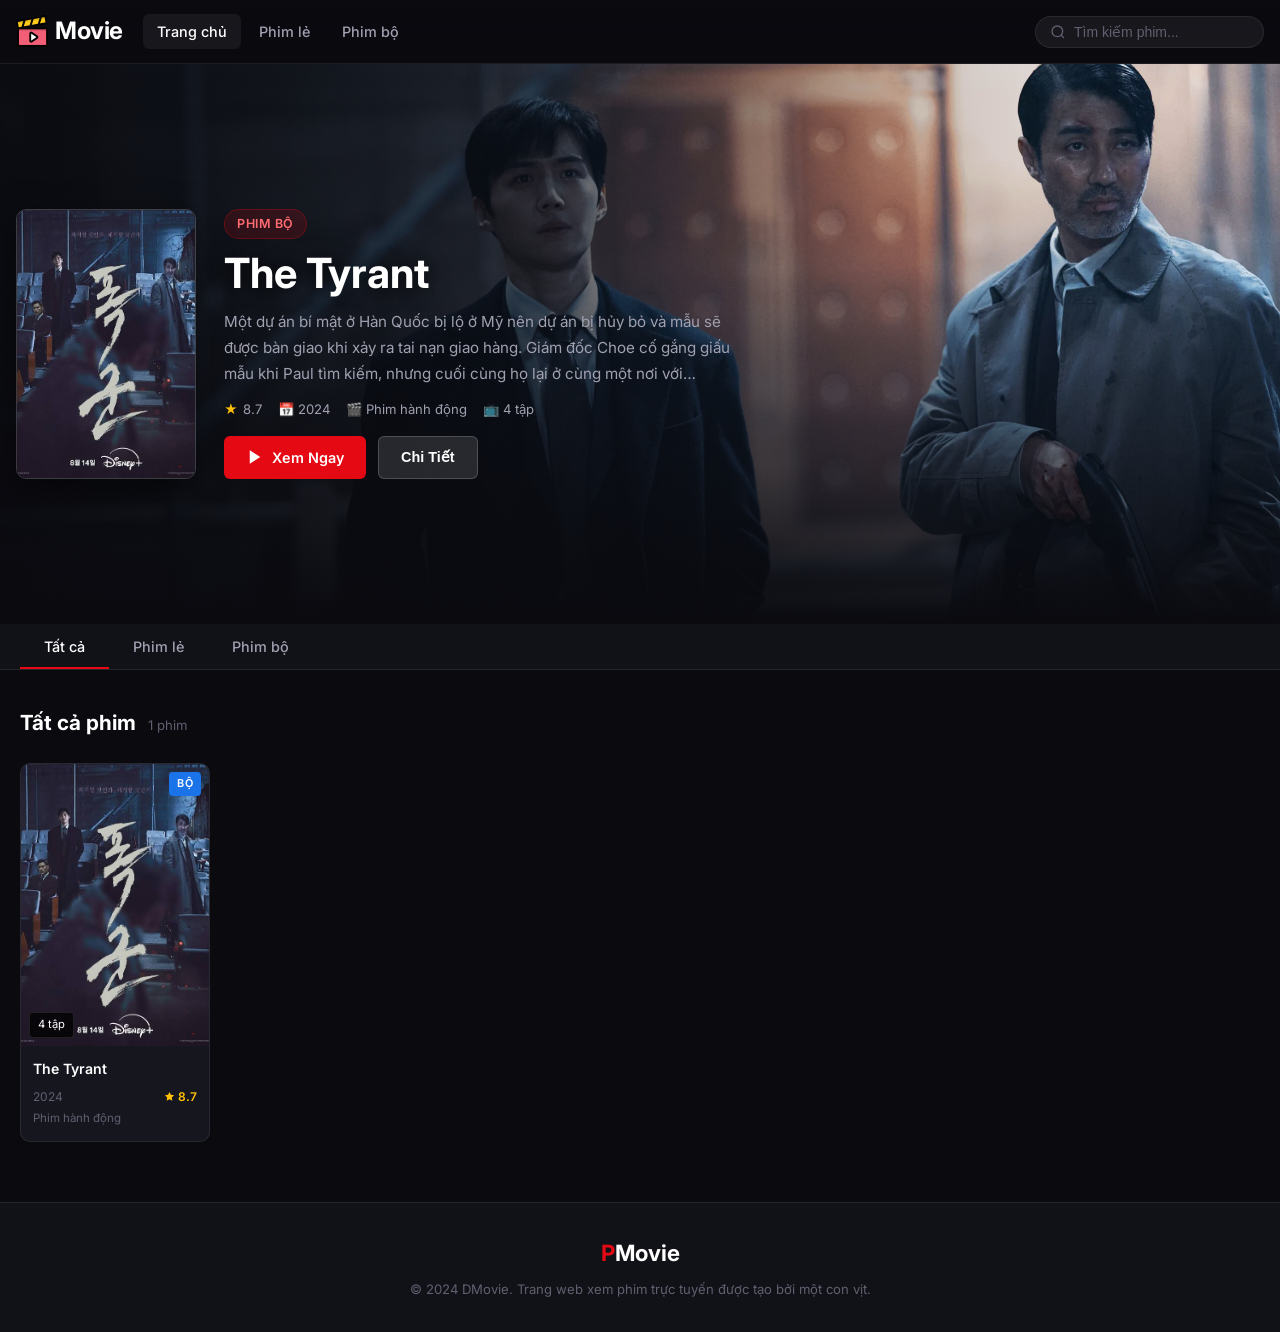
==== index.html @ 116bc6de "first commit" ====
<!DOCTYPE html>
<html lang="vi">
<head>
  <meta charset="UTF-8" />
  <meta name="viewport" content="width=device-width, initial-scale=1.0" />
  <title>Dmovie - Xem Phim Online</title>
  <link rel="icon" type="image/png" href="static/logo.png" />
  <link rel="stylesheet" href="css/style.css?v=5" />
  <link rel="preconnect" href="https://fonts.googleapis.com" />
  <link href="https://fonts.googleapis.com/css2?family=Inter:wght@300;400;500;600;700&display=swap" rel="stylesheet" />
</head>
<body>

  <!-- NAVBAR -->
  <header class="navbar">
    <div class="navbar-inner">
      <a href="index.html" class="logo">
        <img src="static/logo.png" class="logo-mark" alt="PMovie" />
        <span>Movie</span>
      </a>
      <nav class="nav-links">
        <a href="index.html" class="nav-link active">Trang chủ</a>
        <a href="index.html?type=Phim+lẻ" class="nav-link">Phim lẻ</a>
        <a href="index.html?type=Phim+bộ" class="nav-link">Phim bộ</a>
      </nav>
      <div class="search-bar">
        <svg class="search-icon" viewBox="0 0 24 24" fill="none" stroke="currentColor" stroke-width="2">
          <circle cx="11" cy="11" r="8"/><line x1="21" y1="21" x2="16.65" y2="16.65"/>
        </svg>
        <input type="text" id="searchInput" placeholder="Tìm kiếm phim..." />
      </div>
    </div>
  </header>

  <!-- HERO BANNER -->
  <section class="hero" id="heroBanner">
    <div class="hero-overlay"></div>
    <div class="hero-content">
      <img class="hero-poster" id="heroPoster" alt="" />
      <div class="hero-details">
        <span class="hero-badge" id="heroBadge"></span>
        <h1 class="hero-title" id="heroTitle"></h1>
        <p class="hero-desc" id="heroDesc"></p>
        <div class="hero-meta" id="heroMeta"></div>
        <div class="hero-actions">
          <a href="#" class="btn btn-primary" id="heroWatch">
            <svg viewBox="0 0 24 24" fill="currentColor"><polygon points="5,3 19,12 5,21"/></svg>
            Xem Ngay
          </a>
          <button class="btn btn-secondary" id="heroInfo">Chi Tiết</button>
        </div>
      </div>
    </div>
  </section>

  <!-- FILTER TABS -->
  <section class="filter-section">
    <div class="container">
      <div class="filter-tabs">
        <button class="filter-tab active" data-type="all">Tất cả</button>
        <button class="filter-tab" data-type="Phim lẻ">Phim lẻ</button>
        <button class="filter-tab" data-type="Phim bộ">Phim bộ</button>
      </div>
    </div>
  </section>

  <!-- MOVIE GRID -->
  <main class="main-content">
    <div class="container">
      <div class="section-header">
        <h2 class="section-title" id="sectionTitle">Tất cả phim</h2>
        <span class="movie-count" id="movieCount"></span>
      </div>
      <div class="movie-grid" id="movieGrid">
        <!-- JS render -->
      </div>
      <div class="empty-state" id="emptyState" style="display:none">
        <svg viewBox="0 0 24 24" fill="none" stroke="currentColor" stroke-width="1.5">
          <circle cx="11" cy="11" r="8"/><line x1="21" y1="21" x2="16.65" y2="16.65"/>
        </svg>
        <p>Không tìm thấy phim nào</p>
      </div>
    </div>
  </main>

  <!-- FOOTER -->
  <footer class="footer">
    <div class="container">
      <p class="footer-logo"><span class="logo-p">P</span>Movie</p>
      <p class="footer-text">© 2024 DMovie. Trang web xem phim trực tuyến được tạo bởi một con vịt.</p>
    </div>
  </footer>

  <script src="js/app.js"></script>
</body>
</html>
---- css/style.css ----
/* ===== RESET & BASE ===== */
*, *::before, *::after { box-sizing: border-box; margin: 0; padding: 0; }

:root {
  --bg-primary: #0a0a0f;
  --bg-secondary: #111118;
  --bg-card: #16161f;
  --bg-card-hover: #1e1e2a;
  --accent: #e50914;
  --accent-hover: #f40612;
  --accent-dim: rgba(229, 9, 20, 0.15);
  --text-primary: #ffffff;
  --text-secondary: #a0a0b0;
  --text-muted: #606070;
  --border: rgba(255,255,255,0.08);
  --border-hover: rgba(255,255,255,0.18);
  --shadow-card: 0 8px 32px rgba(0,0,0,0.5);
  --shadow-glow: 0 0 20px rgba(229,9,20,0.3);
  --radius-sm: 6px;
  --radius-md: 10px;
  --radius-lg: 16px;
  --transition: 0.2s ease;
}

html { scroll-behavior: smooth; }

body {
  font-family: 'Inter', -apple-system, sans-serif;
  background: var(--bg-primary);
  color: var(--text-primary);
  line-height: 1.6;
  min-height: 100vh;
  overflow-x: hidden;
}

a { text-decoration: none; color: inherit; }

/* ===== SCROLLBAR ===== */
::-webkit-scrollbar { width: 6px; }
::-webkit-scrollbar-track { background: var(--bg-secondary); }
::-webkit-scrollbar-thumb { background: #333344; border-radius: 3px; }
::-webkit-scrollbar-thumb:hover { background: #44445a; }

/* ===== LAYOUT ===== */
.container {
  max-width: 1280px;
  margin: 0 auto;
  padding: 0 20px;
}

/* ===== NAVBAR ===== */
.navbar {
  position: fixed;
  top: 0; left: 0; right: 0;
  z-index: 100;
  background: linear-gradient(to bottom, rgba(10,10,15,0.98) 0%, rgba(10,10,15,0.85) 100%);
  backdrop-filter: blur(12px);
  border-bottom: 1px solid var(--border);
  height: 64px;
}

.navbar-inner {
  max-width: 1280px;
  margin: 0 auto;
  padding: 0 16px;
  height: 100%;
  display: flex;
  align-items: center;
  gap: 20px;
}

.logo {
  display: inline-flex;
  align-items: center;
  gap: 7px;
  font-size: 1.5rem;
  font-weight: 700;
  letter-spacing: -0.5px;
  white-space: nowrap;
}
.logo-mark { width: 32px; height: 32px; object-fit: contain; flex-shrink: 0; }
.logo-p { color: var(--accent); }

.nav-links {
  display: flex;
  gap: 4px;
  flex: 1;
}

.nav-link {
  padding: 6px 14px;
  border-radius: var(--radius-sm);
  font-size: 0.9rem;
  font-weight: 500;
  color: var(--text-secondary);
  transition: color var(--transition), background var(--transition);
}
.nav-link:hover, .nav-link.active {
  color: var(--text-primary);
  background: rgba(255,255,255,0.06);
}

.search-bar {
  display: flex;
  align-items: center;
  background: rgba(255,255,255,0.06);
  border: 1px solid var(--border);
  border-radius: 20px;
  padding: 7px 14px;
  gap: 8px;
  transition: border-color var(--transition), background var(--transition);
  min-width: 220px;
}
.search-bar:focus-within {
  border-color: var(--accent);
  background: rgba(255,255,255,0.09);
}
.search-icon {
  width: 16px; height: 16px;
  color: var(--text-muted);
  flex-shrink: 0;
}
.search-bar input {
  background: none;
  border: none;
  outline: none;
  color: var(--text-primary);
  font-size: 0.875rem;
  width: 100%;
}
.search-bar input::placeholder { color: var(--text-muted); }

/* ===== BUTTONS ===== */
.btn {
  display: inline-flex;
  align-items: center;
  gap: 8px;
  padding: 10px 22px;
  border-radius: var(--radius-sm);
  font-size: 0.9rem;
  font-weight: 600;
  cursor: pointer;
  border: none;
  transition: all var(--transition);
  white-space: nowrap;
}
.btn svg { width: 18px; height: 18px; flex-shrink: 0; }

.btn-primary {
  background: var(--accent);
  color: #fff;
}
.btn-primary:hover {
  background: var(--accent-hover);
  transform: translateY(-1px);
  box-shadow: var(--shadow-glow);
}

.btn-secondary {
  background: rgba(255,255,255,0.12);
  color: var(--text-primary);
  border: 1px solid var(--border-hover);
}
.btn-secondary:hover {
  background: rgba(255,255,255,0.2);
  transform: translateY(-1px);
}

.btn-sm { padding: 7px 14px; font-size: 0.82rem; }

/* ===== HERO ===== */
.hero {
  position: relative;
  height: 560px;
  margin-top: 64px;
  overflow: hidden;
  background: #0a0a0f;
}

#heroBanner {
  background-size: cover;
  background-position: center 20%;
  transition: background-image 0.5s ease;
}

.hero-overlay {
  position: absolute;
  inset: 0;
  background: linear-gradient(
    to right,
    rgba(10,10,15,0.95) 0%,
    rgba(10,10,15,0.7) 40%,
    rgba(10,10,15,0.2) 70%,
    transparent 100%
  ),
  linear-gradient(
    to top,
    rgba(10,10,15,1) 0%,
    transparent 60%
  );
}

.hero-content {
  position: relative;
  z-index: 2;
  max-width: 1280px;
  margin: 0 auto;
  padding: 0 16px;
  height: 100%;
  display: flex;
  align-items: center;
  justify-content: flex-start;
  gap: 28px;
}

.hero-poster {
  width: 180px;
  aspect-ratio: 2 / 3;
  object-fit: cover;
  border: 1px solid rgba(255,255,255,0.2);
  border-radius: var(--radius-md);
  box-shadow: var(--shadow-card);
}

.hero-details {
  display: flex;
  flex-direction: column;
  gap: 12px;
  width: min(100%, 510px);
}

.hero-badge {
  display: inline-flex;
  align-items: center;
  gap: 6px;
  background: var(--accent-dim);
  border: 1px solid rgba(229,9,20,0.3);
  color: #ff6b70;
  font-size: 0.78rem;
  font-weight: 600;
  padding: 4px 12px;
  border-radius: 20px;
  width: fit-content;
  text-transform: uppercase;
  letter-spacing: 0.5px;
}

.hero-title {
  font-size: 2.6rem;
  font-weight: 700;
  line-height: 1.1;
  text-shadow: 0 2px 20px rgba(0,0,0,0.8);
}

.hero-desc {
  color: var(--text-secondary);
  font-size: 0.95rem;
  line-height: 1.7;
  display: -webkit-box;
  -webkit-line-clamp: 3;
  -webkit-box-orient: vertical;
  overflow: hidden;
}

.hero-meta {
  display: flex;
  align-items: center;
  gap: 16px;
  flex-wrap: wrap;
}

.meta-tag {
  display: flex;
  align-items: center;
  gap: 5px;
  font-size: 0.82rem;
  color: var(--text-secondary);
}

.meta-star { color: #ffc107; }

.hero-actions {
  display: flex;
  gap: 12px;
  margin-top: 4px;
}

/* ===== FILTER ===== */
.filter-section {
  background: var(--bg-secondary);
  border-bottom: 1px solid var(--border);
  padding: 0;
}

.filter-tabs {
  display: flex;
  gap: 0;
}

.filter-tab {
  padding: 14px 24px;
  background: none;
  border: none;
  color: var(--text-secondary);
  font-size: 0.9rem;
  font-weight: 500;
  cursor: pointer;
  position: relative;
  transition: color var(--transition);
  font-family: inherit;
}
.filter-tab::after {
  content: '';
  position: absolute;
  bottom: 0; left: 0; right: 0;
  height: 2px;
  background: var(--accent);
  transform: scaleX(0);
  transition: transform var(--transition);
}
.filter-tab:hover { color: var(--text-primary); }
.filter-tab.active { color: var(--text-primary); }
.filter-tab.active::after { transform: scaleX(1); }

/* ===== MAIN CONTENT ===== */
.main-content { padding: 36px 0 60px; }

.section-header {
  display: flex;
  align-items: baseline;
  gap: 12px;
  margin-bottom: 24px;
}

.section-title {
  font-size: 1.3rem;
  font-weight: 700;
}

.movie-count {
  font-size: 0.82rem;
  color: var(--text-muted);
}

/* ===== MOVIE GRID ===== */
.movie-grid {
  display: grid;
  grid-template-columns: repeat(auto-fill, minmax(180px, 1fr));
  gap: 20px;
}

/* ===== MOVIE CARD ===== */
.movie-card {
  background: var(--bg-card);
  border-radius: var(--radius-md);
  overflow: hidden;
  cursor: pointer;
  transition: transform var(--transition), box-shadow var(--transition), background var(--transition);
  border: 1px solid var(--border);
  group: true;
}
.movie-card:hover {
  transform: translateY(-4px) scale(1.02);
  box-shadow: var(--shadow-card);
  background: var(--bg-card-hover);
  border-color: var(--border-hover);
}

.card-poster {
  position: relative;
  aspect-ratio: 2/3;
  overflow: hidden;
  background: #1a1a25;
}

.card-poster img {
  width: 100%;
  height: 100%;
  object-fit: cover;
  transition: transform 0.3s ease;
  display: block;
}
.movie-card:hover .card-poster img { transform: scale(1.05); }

.poster-placeholder {
  width: 100%;
  height: 100%;
  display: flex;
  flex-direction: column;
  align-items: center;
  justify-content: center;
  gap: 10px;
  background: linear-gradient(135deg, #1a1a2e 0%, #16213e 50%, #0f3460 100%);
  color: var(--text-muted);
  font-size: 0.75rem;
  text-align: center;
  padding: 16px;
}
.poster-placeholder svg { width: 40px; height: 40px; opacity: 0.4; }
.poster-placeholder span { opacity: 0.6; font-size: 0.8rem; font-weight: 500; }

.card-overlay {
  position: absolute;
  inset: 0;
  background: rgba(0,0,0,0.6);
  display: flex;
  align-items: center;
  justify-content: center;
  opacity: 0;
  transition: opacity var(--transition);
}
.movie-card:hover .card-overlay { opacity: 1; }

.play-btn {
  width: 52px; height: 52px;
  background: var(--accent);
  border-radius: 50%;
  display: flex;
  align-items: center;
  justify-content: center;
  transition: transform var(--transition), box-shadow var(--transition);
}
.play-btn:hover { transform: scale(1.1); box-shadow: var(--shadow-glow); }
.play-btn svg { width: 20px; height: 20px; fill: #fff; margin-left: 3px; }

.card-type-badge {
  position: absolute;
  top: 8px; right: 8px;
  background: var(--accent);
  color: #fff;
  font-size: 0.68rem;
  font-weight: 600;
  padding: 3px 8px;
  border-radius: 4px;
  text-transform: uppercase;
  letter-spacing: 0.3px;
}
.card-type-badge.series {
  background: #1a73e8;
}

.card-ep-badge {
  position: absolute;
  bottom: 8px; left: 8px;
  background: rgba(0,0,0,0.75);
  color: #fff;
  font-size: 0.7rem;
  padding: 3px 8px;
  border-radius: 4px;
  backdrop-filter: blur(4px);
  border: 1px solid rgba(255,255,255,0.1);
}

.card-body {
  padding: 12px 12px 14px;
}

.card-title {
  font-size: 0.88rem;
  font-weight: 600;
  white-space: nowrap;
  overflow: hidden;
  text-overflow: ellipsis;
  margin-bottom: 6px;
}

.card-meta {
  display: flex;
  align-items: center;
  justify-content: space-between;
  gap: 6px;
}

.card-year {
  font-size: 0.75rem;
  color: var(--text-muted);
}

.card-rating {
  display: flex;
  align-items: center;
  gap: 3px;
  font-size: 0.75rem;
  color: #ffc107;
  font-weight: 600;
}
.card-rating svg { width: 11px; height: 11px; fill: #ffc107; }

.card-genre {
  font-size: 0.72rem;
  color: var(--text-muted);
  white-space: nowrap;
  overflow: hidden;
  text-overflow: ellipsis;
  margin-top: 3px;
}

/* ===== EMPTY STATE ===== */
.empty-state {
  text-align: center;
  padding: 80px 20px;
  color: var(--text-muted);
}
.empty-state svg { width: 56px; height: 56px; margin-bottom: 16px; opacity: 0.3; }
.empty-state p { font-size: 1.05rem; }

/* ===== FOOTER ===== */
.footer {
  background: var(--bg-secondary);
  border-top: 1px solid var(--border);
  padding: 32px 20px;
  text-align: center;
}
.footer-logo {
  font-size: 1.4rem;
  font-weight: 700;
  margin-bottom: 8px;
}
.footer-text { color: var(--text-muted); font-size: 0.82rem; }

/* Watch page navbar: ẩn nav-links trên mọi kích thước, hiện nút quay lại */
.watch-page .nav-links { display: none; }
.watch-page .navbar-inner { gap: 16px; }
.watch-page .navbar-inner .logo { flex: 1; }
.watch-page .search-bar { display: none; }
/* Nút quay lại luôn hiện, đủ lớn để bấm trên mobile */
.watch-page .navbar-inner .btn-sm {
  flex-shrink: 0;
  padding: 5px 10px;
  font-size: 0.75rem;
  white-space: nowrap;
  border-radius: var(--radius-sm);
}

/* ===================================================
   WATCH PAGE
   =================================================== */
.watch-page { background: var(--bg-primary); }

.breadcrumb-bar {
  margin-top: 64px;
  padding: 10px 0;
  background: var(--bg-secondary);
  border-bottom: 1px solid var(--border);
}
.breadcrumb-bar .container {
  display: flex;
  align-items: center;
  gap: 8px;
  font-size: 0.82rem;
  color: var(--text-muted);
}
.breadcrumb-link {
  cursor: pointer;
  transition: color var(--transition);
}
.breadcrumb-link:hover { color: var(--accent); }
.breadcrumb-sep { opacity: 0.4; }
.breadcrumb-current { color: var(--text-secondary); }

/* WATCH LAYOUT */
/* desktop: breadcrumb-bar đã đẩy layout xuống dưới navbar, không cần margin-top */
.watch-layout { padding: 28px 0; }

.watch-grid {
  display: grid;
  grid-template-columns: 1fr 320px;
  gap: 24px;
  align-items: start;
}

/* PLAYER */
.player-wrapper {
  position: relative;
  width: 100%;
  aspect-ratio: 16/9;
  background: #000;
  border-radius: var(--radius-lg);
  overflow: hidden;
  box-shadow: 0 16px 48px rgba(0,0,0,0.7);
}

.player-loading {
  position: absolute;
  top: 0; left: 0; right: 0; bottom: 0;
  display: flex;
  flex-direction: column;
  align-items: center;
  justify-content: center;
  gap: 14px;
  background: rgba(8,8,15,0.68);
  color: var(--text-muted);
  font-size: 0.85rem;
  z-index: 5;
  pointer-events: none;
}

.player-loading.hidden { display: none; }

.spinner {
  width: 36px; height: 36px;
  border: 3px solid rgba(255,255,255,0.1);
  border-top-color: var(--accent);
  border-radius: 50%;
  animation: spin 0.8s linear infinite;
}
@keyframes spin { to { transform: rotate(360deg); } }

#videoPlayer {
  position: absolute;
  inset: 0;
  width: 100%;
  height: 100%;
  border: none;
  /* object-fit giữ tỉ lệ video gốc */
  object-fit: contain;
  background: #000;
}

.player-wrapper .video-js {
  width: 100%;
  height: 100%;
  font-family: inherit;
}

.player-wrapper .vjs-skip-backward-10,
.player-wrapper .vjs-skip-forward-10 {
  display: block !important;
}

.player-wrapper .video-js:focus,
.player-wrapper .vjs-control:focus,
.player-wrapper .vjs-menu-button:focus {
  outline: 2px solid var(--accent);
  outline-offset: -2px;
}

@media (max-width: 480px) {
  .player-wrapper .vjs-current-time,
  .player-wrapper .vjs-time-divider,
  .player-wrapper .vjs-playback-rate {
    display: none;
  }
}

/* NOW PLAYING BAR */
.now-playing-bar {
  display: flex;
  align-items: center;
  justify-content: space-between;
  padding: 12px 16px;
  background: var(--bg-card);
  border: 1px solid var(--border);
  border-radius: var(--radius-sm);
  margin-top: 10px;
}

.now-playing-info {
  display: flex;
  align-items: center;
  gap: 8px;
  min-width: 0;
}

.now-playing-label {
  font-size: 0.78rem;
  color: var(--text-muted);
  white-space: nowrap;
}
.now-playing-ep {
  font-size: 0.88rem;
  font-weight: 500;
  color: var(--text-primary);
  overflow: hidden;
  text-overflow: ellipsis;
  white-space: nowrap;
}

.ep-nav { display: flex; gap: 6px; flex-shrink: 0; }

.ep-nav-btn {
  width: 34px; height: 34px;
  background: rgba(255,255,255,0.06);
  border: 1px solid var(--border);
  border-radius: var(--radius-sm);
  display: flex;
  align-items: center;
  justify-content: center;
  cursor: pointer;
  transition: all var(--transition);
  color: var(--text-primary);
}
.ep-nav-btn svg { width: 16px; height: 16px; }
.ep-nav-btn:hover:not(:disabled) {
  background: var(--accent);
  border-color: var(--accent);
}
.ep-nav-btn:disabled { opacity: 0.3; cursor: not-allowed; }

/* WATCH INFO */
.watch-info {
  margin-top: 20px;
  padding: 20px;
  background: var(--bg-card);
  border: 1px solid var(--border);
  border-radius: var(--radius-lg);
}

.watch-title-row {
  display: flex;
  align-items: center;
  gap: 12px;
  flex-wrap: wrap;
  margin-bottom: 8px;
}

.watch-title {
  font-size: 1.6rem;
  font-weight: 700;
  line-height: 1.2;
}

.badge-type {
  display: inline-block;
  padding: 3px 10px;
  border-radius: 4px;
  font-size: 0.72rem;
  font-weight: 600;
  text-transform: uppercase;
  letter-spacing: 0.5px;
  background: var(--accent-dim);
  color: #ff6b70;
  border: 1px solid rgba(229,9,20,0.25);
  white-space: nowrap;
  flex-shrink: 0;
}
.badge-type.series { background: rgba(26,115,232,0.15); color: #5ba4f5; border-color: rgba(26,115,232,0.25); }

.watch-meta {
  display: flex;
  align-items: center;
  gap: 14px;
  flex-wrap: wrap;
  margin-bottom: 14px;
}

.watch-description {
  color: var(--text-secondary);
  font-size: 0.9rem;
  line-height: 1.75;
}

/* SIDEBAR */
.watch-sidebar {
  background: var(--bg-card);
  border: 1px solid var(--border);
  border-radius: var(--radius-lg);
  overflow: hidden;
  position: sticky;
  top: 80px;
  max-height: calc(100vh - 100px);
  display: flex;
  flex-direction: column;
}

.sidebar-header {
  padding: 16px 18px;
  border-bottom: 1px solid var(--border);
  display: flex;
  align-items: center;
  justify-content: space-between;
  flex-shrink: 0;
}

.sidebar-title {
  font-size: 0.95rem;
  font-weight: 600;
}

.ep-count {
  font-size: 0.75rem;
  color: var(--text-muted);
  background: rgba(255,255,255,0.06);
  padding: 2px 8px;
  border-radius: 10px;
}

.episode-list {
  overflow-y: auto;
  flex: 1;
  padding: 8px;
}

.episode-item {
  display: flex;
  align-items: center;
  gap: 12px;
  padding: 11px 12px;
  border-radius: var(--radius-sm);
  cursor: pointer;
  transition: background var(--transition);
  border: 1px solid transparent;
}
.episode-item:hover {
  background: rgba(255,255,255,0.05);
  border-color: var(--border);
}
.episode-item.active {
  background: var(--accent-dim);
  border-color: rgba(229,9,20,0.25);
}

.ep-number {
  width: 30px; height: 30px;
  background: rgba(255,255,255,0.06);
  border-radius: var(--radius-sm);
  display: flex;
  align-items: center;
  justify-content: center;
  font-size: 0.75rem;
  font-weight: 600;
  color: var(--text-muted);
  flex-shrink: 0;
}
.episode-item.active .ep-number {
  background: var(--accent);
  color: #fff;
}

.ep-title {
  font-size: 0.83rem;
  font-weight: 500;
  color: var(--text-secondary);
  line-height: 1.4;
  overflow: hidden;
  display: -webkit-box;
  -webkit-line-clamp: 2;
  -webkit-box-orient: vertical;
}
.episode-item.active .ep-title { color: var(--text-primary); }

.ep-play-icon {
  margin-left: auto;
  width: 18px; height: 18px;
  color: var(--accent);
  flex-shrink: 0;
  opacity: 0;
}
.episode-item.active .ep-play-icon,
.episode-item:hover .ep-play-icon { opacity: 1; }

/* RELATED SECTION */
.related-section {
  padding: 0 0 60px;
}

/* ===== RESPONSIVE ===== */
@media (max-width: 900px) {
  .watch-grid {
    grid-template-columns: 1fr;
  }
  .watch-sidebar {
    position: static;
    max-height: 360px;
  }
}

@media (max-width: 768px) {
  /* Homepage */
  .hero { height: 420px; }
  .hero-title { font-size: 1.8rem; }
  .hero-content { padding-left: 20px; max-width: 100%; }
  .hero-desc { display: none; }
  .nav-links { display: none; }
  .movie-grid {
    grid-template-columns: repeat(auto-fill, minmax(140px, 1fr));
    gap: 14px;
  }
  .search-bar { min-width: 160px; }

  /* Watch page - breadcrumb đã ẩn, watch-layout tự có margin-top:64px */
  .breadcrumb-bar { display: none; }
  .watch-layout { padding: 0 0 20px; margin-top: 64px; }

  /* Player: edge-to-edge trên mobile */
  .watch-layout > .container {
    padding: 0;
  }
  .watch-grid { gap: 0; }

  .player-wrapper {
    border-radius: 0;
    box-shadow: none;
    aspect-ratio: 16/9;
  }

  .now-playing-bar {
    border-radius: 0;
    border-left: none;
    border-right: none;
    padding: 10px 14px;
    gap: 8px;
  }
  .now-playing-label { display: none; }
  .now-playing-ep { font-size: 0.82rem; }

  .watch-info {
    margin: 12px 16px 0;
    padding: 16px;
    border-radius: var(--radius-md);
  }
  .watch-title { font-size: 1.2rem; }
  .watch-description { font-size: 0.85rem; }

  .watch-sidebar {
    margin: 12px 16px 0;
    border-radius: var(--radius-md);
    max-height: 300px;
  }

  .related-section { padding: 0 0 40px; }
  .related-section .container { padding: 0 16px; }
  .related-section .movie-grid {
    grid-template-columns: repeat(auto-fill, minmax(130px, 1fr));
    gap: 12px;
  }
}

@media (max-width: 480px) {
  /* Homepage */
  .hero { height: 340px; }
  .hero-title { font-size: 1.5rem; }
  .hero-actions { flex-direction: column; gap: 8px; }
  .movie-grid {
    grid-template-columns: repeat(2, 1fr);
    gap: 10px;
  }
  .navbar-inner { gap: 10px; }
  .search-bar { min-width: 0; flex: 1; }

  /* Watch page */

  .watch-meta { gap: 8px; }
  .watch-meta .meta-tag { font-size: 0.75rem; }

  .now-playing-bar { padding: 9px 12px; }
  .ep-nav-btn { width: 30px; height: 30px; }
  .ep-nav-btn svg { width: 14px; height: 14px; }

  .watch-info { margin: 10px 12px 0; padding: 14px; }
  .watch-sidebar { margin: 10px 12px 0; max-height: 260px; }

  .sidebar-header { padding: 12px 14px; }
  .episode-item { padding: 9px 10px; gap: 10px; }
  .ep-number { width: 26px; height: 26px; font-size: 0.7rem; }
  .ep-title { font-size: 0.8rem; }
}
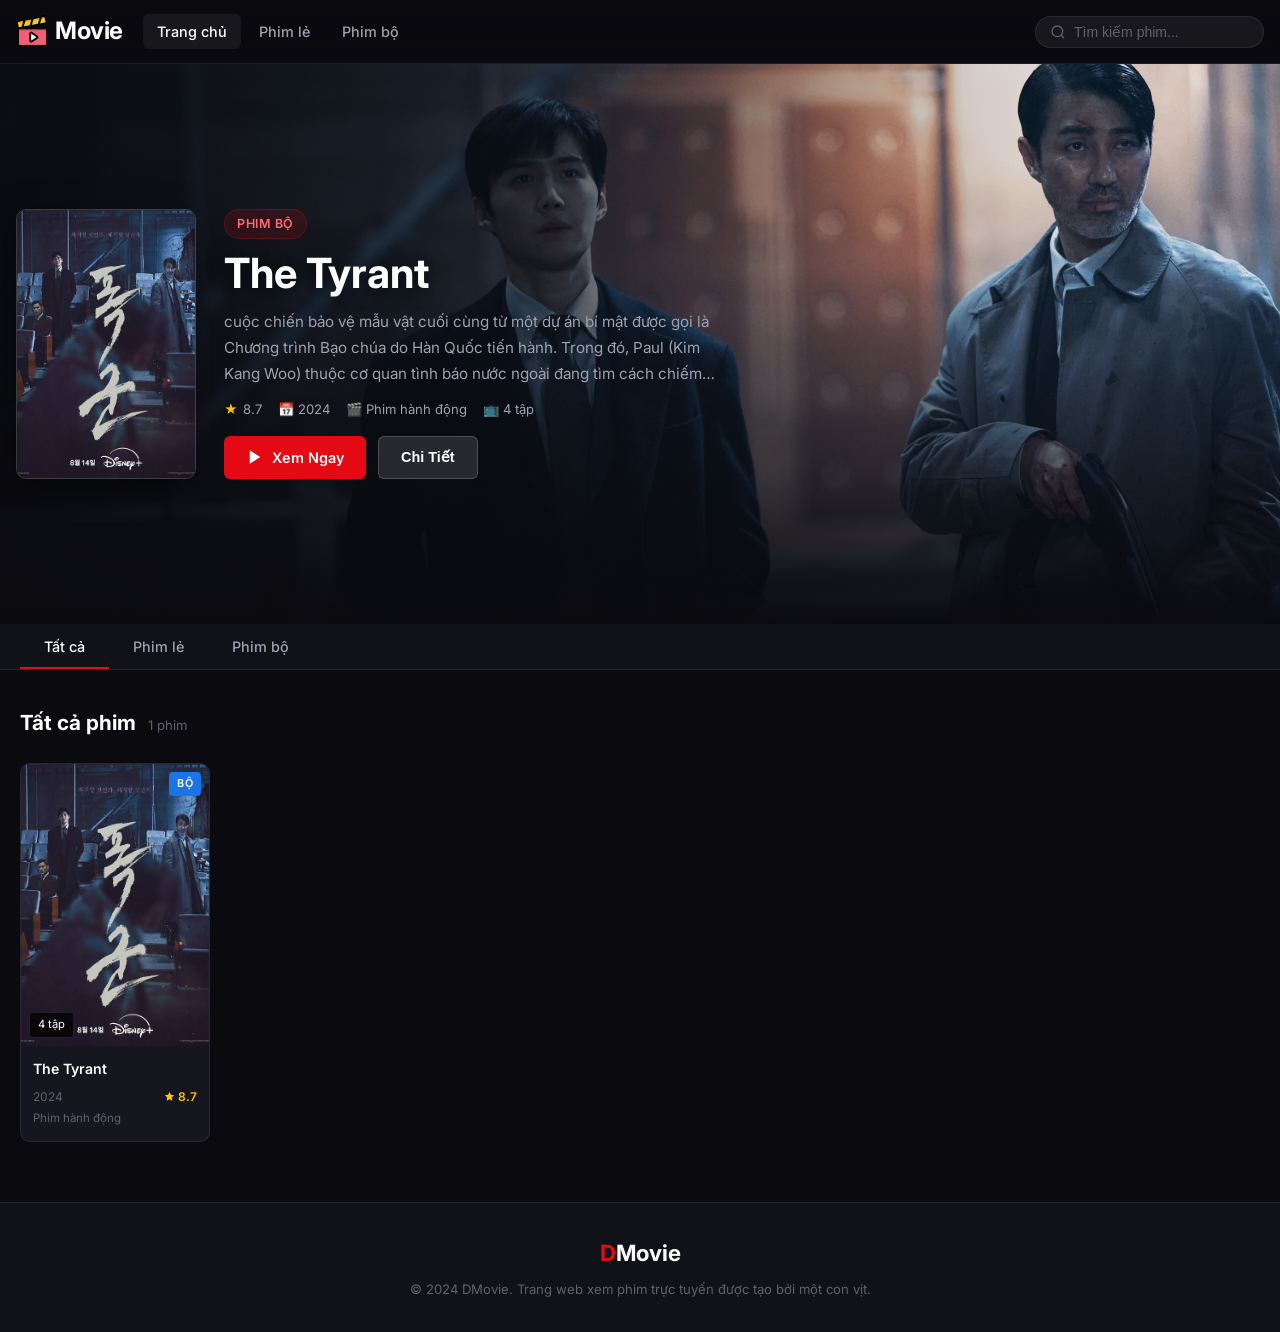
==== commit e4462b13: "first commit" ====
--- a/index.html
+++ b/index.html
@@ -86,7 +86,7 @@
   <!-- FOOTER -->
   <footer class="footer">
     <div class="container">
-      <p class="footer-logo"><span class="logo-p">P</span>Movie</p>
+      <p class="footer-logo"><span class="logo-p">D</span>Movie</p>
       <p class="footer-text">© 2024 DMovie. Trang web xem phim trực tuyến được tạo bởi một con vịt.</p>
     </div>
   </footer>
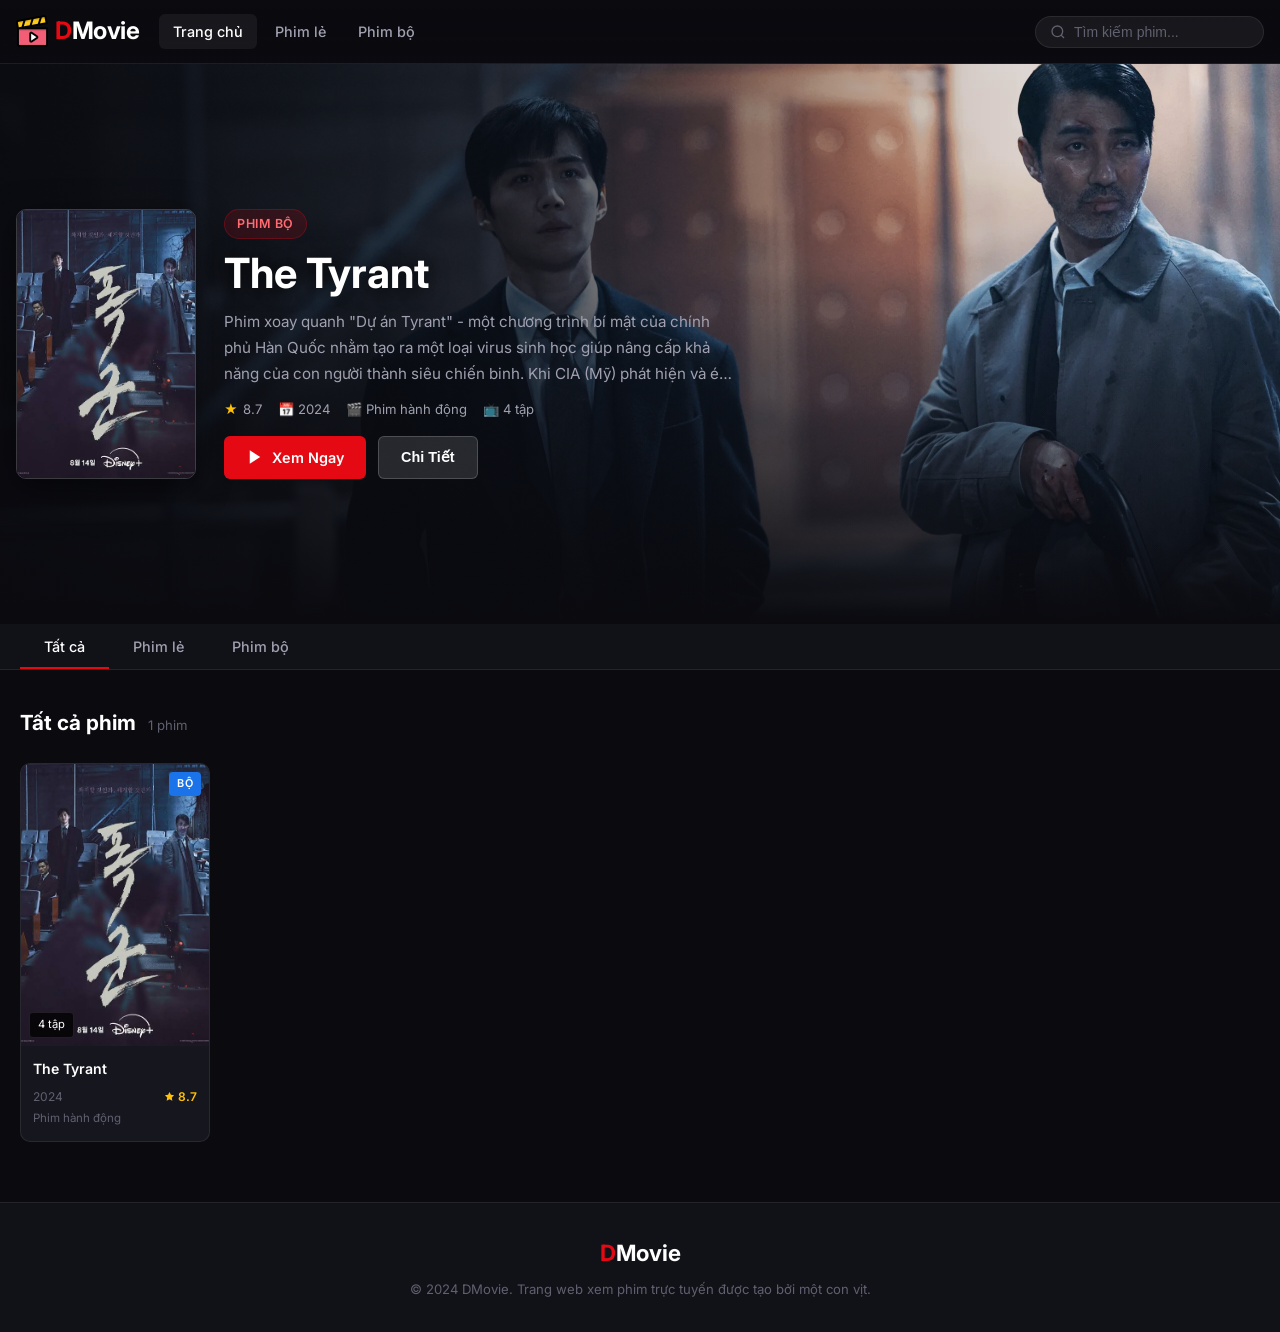
==== commit 9b05b687: "first commit" ====
--- a/index.html
+++ b/index.html
@@ -1,5 +1,6 @@
 <!DOCTYPE html>
 <html lang="vi">
+
 <head>
   <meta charset="UTF-8" />
   <meta name="viewport" content="width=device-width, initial-scale=1.0" />
@@ -9,6 +10,7 @@
   <link rel="preconnect" href="https://fonts.googleapis.com" />
   <link href="https://fonts.googleapis.com/css2?family=Inter:wght@300;400;500;600;700&display=swap" rel="stylesheet" />
 </head>
+
 <body>
 
   <!-- NAVBAR -->
@@ -16,7 +18,7 @@
     <div class="navbar-inner">
       <a href="index.html" class="logo">
         <img src="static/logo.png" class="logo-mark" alt="PMovie" />
-        <span>Movie</span>
+        <span><span class="logo-p">D</span>Movie</span>
       </a>
       <nav class="nav-links">
         <a href="index.html" class="nav-link active">Trang chủ</a>
@@ -25,7 +27,8 @@
       </nav>
       <div class="search-bar">
         <svg class="search-icon" viewBox="0 0 24 24" fill="none" stroke="currentColor" stroke-width="2">
-          <circle cx="11" cy="11" r="8"/><line x1="21" y1="21" x2="16.65" y2="16.65"/>
+          <circle cx="11" cy="11" r="8" />
+          <line x1="21" y1="21" x2="16.65" y2="16.65" />
         </svg>
         <input type="text" id="searchInput" placeholder="Tìm kiếm phim..." />
       </div>
@@ -44,7 +47,9 @@
         <div class="hero-meta" id="heroMeta"></div>
         <div class="hero-actions">
           <a href="#" class="btn btn-primary" id="heroWatch">
-            <svg viewBox="0 0 24 24" fill="currentColor"><polygon points="5,3 19,12 5,21"/></svg>
+            <svg viewBox="0 0 24 24" fill="currentColor">
+              <polygon points="5,3 19,12 5,21" />
+            </svg>
             Xem Ngay
           </a>
           <button class="btn btn-secondary" id="heroInfo">Chi Tiết</button>
@@ -76,7 +81,8 @@
       </div>
       <div class="empty-state" id="emptyState" style="display:none">
         <svg viewBox="0 0 24 24" fill="none" stroke="currentColor" stroke-width="1.5">
-          <circle cx="11" cy="11" r="8"/><line x1="21" y1="21" x2="16.65" y2="16.65"/>
+          <circle cx="11" cy="11" r="8" />
+          <line x1="21" y1="21" x2="16.65" y2="16.65" />
         </svg>
         <p>Không tìm thấy phim nào</p>
       </div>
@@ -93,4 +99,5 @@
 
   <script src="js/app.js"></script>
 </body>
-</html>
+
+</html>
--- a/css/style.css
+++ b/css/style.css
@@ -562,14 +562,14 @@
 /* desktop: breadcrumb-bar đã đẩy layout xuống dưới navbar, không cần margin-top */
 .watch-layout { padding: 28px 0; }
 
-.watch-grid {
-  display: grid;
-  grid-template-columns: 1fr 320px;
-  gap: 24px;
-  align-items: start;
-}
-
-/* PLAYER */
+.watch-container {
+  max-width: 1040px;
+  margin: 0 auto;
+}
+
+/* ===================================================
+   CUSTOM VIDEO PLAYER SYSTEM
+   =================================================== */
 .player-wrapper {
   position: relative;
   width: 100%;
@@ -578,17 +578,54 @@
   border-radius: var(--radius-lg);
   overflow: hidden;
   box-shadow: 0 16px 48px rgba(0,0,0,0.7);
-}
-
+  outline: none;
+  user-select: none;
+}
+
+/* In-Page Mobile Fullscreen (Không kích hoạt popup hướng dẫn của Chrome) */
+.player-wrapper.is-mobile-fullscreen {
+  position: fixed !important;
+  inset: 0 !important;
+  width: 100vw !important;
+  height: 100vh !important;
+  height: 100dvh !important;
+  max-width: none !important;
+  border-radius: 0 !important;
+  z-index: 999999 !important;
+  background: #000 !important;
+  box-shadow: none !important;
+}
+
+body.has-mobile-fullscreen {
+  overflow: hidden !important;
+}
+
+#videoPlayer {
+  position: absolute;
+  inset: 0;
+  width: 100%;
+  height: 100%;
+  border: none;
+  object-fit: contain;
+  background: #000;
+}
+
+.player-wrapper.is-iframe .player-center-controls,
+.player-wrapper.is-iframe .player-bottom-controls,
+.player-wrapper.is-iframe .seek-ripple {
+  display: none !important;
+}
+
+/* Loading Spinner */
 .player-loading {
   position: absolute;
-  top: 0; left: 0; right: 0; bottom: 0;
+  inset: 0;
   display: flex;
   flex-direction: column;
   align-items: center;
   justify-content: center;
   gap: 14px;
-  background: rgba(8,8,15,0.68);
+  background: rgba(8, 8, 15, 0.68);
   color: var(--text-muted);
   font-size: 0.85rem;
   z-index: 5;
@@ -598,49 +635,431 @@
 .player-loading.hidden { display: none; }
 
 .spinner {
-  width: 36px; height: 36px;
-  border: 3px solid rgba(255,255,255,0.1);
+  width: 38px; height: 38px;
+  border: 3px solid rgba(255,255,255,0.15);
   border-top-color: var(--accent);
   border-radius: 50%;
   animation: spin 0.8s linear infinite;
 }
 @keyframes spin { to { transform: rotate(360deg); } }
 
-#videoPlayer {
-  position: absolute;
-  inset: 0;
+/* Double-Tap / Seek Ripple Animations */
+.seek-ripple {
+  position: absolute;
+  top: 0; bottom: 0;
+  width: 38%;
+  display: flex;
+  align-items: center;
+  justify-content: center;
+  z-index: 8;
+  opacity: 0;
+  pointer-events: none;
+}
+
+.seek-ripple.left {
+  left: 0;
+  background: radial-gradient(circle at 30% 50%, rgba(255,255,255,0.2) 0%, transparent 70%);
+}
+
+.seek-ripple.right {
+  right: 0;
+  background: radial-gradient(circle at 70% 50%, rgba(255,255,255,0.2) 0%, transparent 70%);
+}
+
+.seek-ripple.active {
+  animation: rippleFade 0.55s cubic-bezier(0.2, 0.8, 0.2, 1);
+}
+
+.ripple-icon-box {
+  display: flex;
+  flex-direction: column;
+  align-items: center;
+  gap: 4px;
+  color: #fff;
+  font-weight: 700;
+  font-size: 0.85rem;
+  background: rgba(0, 0, 0, 0.55);
+  padding: 10px 16px;
+  border-radius: 50px;
+  backdrop-filter: blur(6px);
+  box-shadow: 0 4px 16px rgba(0,0,0,0.5);
+}
+
+.ripple-icon-box svg {
+  width: 28px;
+  height: 28px;
+}
+
+@keyframes rippleFade {
+  0% { opacity: 0; transform: scale(0.85); }
+  35% { opacity: 1; transform: scale(1.05); }
+  100% { opacity: 0; transform: scale(1); }
+}
+
+/* CENTER SCREEN CONTROLS (Tua -5s, Play, Tua +5s) */
+.player-center-controls {
+  position: absolute;
+  top: 50%;
+  left: 50%;
+  transform: translate(-50%, -50%);
+  display: flex;
+  align-items: center;
+  justify-content: center;
+  gap: clamp(40px, 8vw, 68px);
+  z-index: 10;
+  opacity: 1;
+  transition: opacity 0.25s ease, transform 0.25s ease;
+  pointer-events: auto;
+}
+
+.player-wrapper.hide-controls .player-center-controls {
+  opacity: 0;
+  pointer-events: none;
+  transform: translate(-50%, -50%) scale(0.95);
+}
+
+.center-btn {
+  background: rgba(22, 22, 34, 0.75);
+  border: 1px solid rgba(255, 255, 255, 0.18);
+  border-radius: 50%;
+  color: #fff;
+  cursor: pointer;
+  display: flex;
+  flex-direction: column;
+  align-items: center;
+  justify-content: center;
+  transition: all 0.2s cubic-bezier(0.4, 0, 0.2, 1);
+  backdrop-filter: blur(8px);
+}
+
+.center-btn.seek-btn {
+  width: 52px;
+  height: 52px;
+}
+
+.center-btn.seek-btn svg {
+  width: 24px;
+  height: 24px;
+}
+
+.center-btn.seek-btn .center-btn-label {
+  font-size: 0.62rem;
+  font-weight: 700;
+  line-height: 1;
+  margin-top: 1px;
+  color: rgba(255, 255, 255, 0.85);
+}
+
+.center-btn.seek-btn:hover {
+  background: rgba(255, 255, 255, 0.2);
+  border-color: rgba(255, 255, 255, 0.35);
+  transform: scale(1.12);
+  box-shadow: 0 4px 16px rgba(0, 0, 0, 0.4);
+}
+
+.center-btn.seek-btn:active {
+  transform: scale(0.94);
+}
+
+.center-btn.play-pause-main-btn {
+  width: 64px;
+  height: 64px;
+  background: rgba(229, 9, 20, 0.9);
+  border-color: rgba(255, 255, 255, 0.25);
+  box-shadow: 0 4px 24px rgba(229, 9, 20, 0.45);
+}
+
+.center-btn.play-pause-main-btn svg {
+  width: 28px;
+  height: 28px;
+  fill: #fff;
+}
+
+.center-btn.play-pause-main-btn .icon-play {
+  margin-left: 3px;
+}
+
+.center-btn.play-pause-main-btn:hover {
+  background: var(--accent);
+  transform: scale(1.1);
+  box-shadow: 0 6px 30px rgba(229, 9, 20, 0.65);
+}
+
+.center-btn.play-pause-main-btn:active {
+  transform: scale(0.95);
+}
+
+/* BOTTOM CONTROLS & TIMELINE */
+.player-bottom-controls {
+  position: absolute;
+  bottom: 0;
+  left: 0;
+  right: 0;
+  padding: 0 16px 12px;
+  background: linear-gradient(to top, rgba(0,0,0,0.88) 0%, rgba(0,0,0,0.5) 60%, transparent 100%);
+  z-index: 10;
+  display: flex;
+  flex-direction: column;
+  gap: 4px;
+  transition: opacity 0.25s ease;
+}
+
+.player-wrapper.hide-controls .player-bottom-controls {
+  opacity: 0;
+  pointer-events: none;
+}
+
+/* TIMELINE SCRUBBER */
+.timeline-container {
+  position: relative;
   width: 100%;
-  height: 100%;
+  height: 18px;
+  display: flex;
+  align-items: center;
+  cursor: pointer;
+  padding: 6px 0;
+}
+
+.timeline-track {
+  position: relative;
+  width: 100%;
+  height: 4px;
+  background: rgba(255, 255, 255, 0.25);
+  border-radius: 4px;
+  transition: height 0.15s ease;
+}
+
+.timeline-container:hover .timeline-track {
+  height: 6px;
+}
+
+.timeline-buffered {
+  position: absolute;
+  left: 0;
+  top: 0;
+  bottom: 0;
+  width: 0%;
+  background: rgba(255, 255, 255, 0.38);
+  border-radius: 4px;
+}
+
+.timeline-hover-preview {
+  position: absolute;
+  left: 0;
+  top: 0;
+  bottom: 0;
+  width: 0%;
+  background: rgba(255, 255, 255, 0.25);
+  border-radius: 4px;
+  pointer-events: none;
+}
+
+.timeline-played {
+  position: absolute;
+  left: 0;
+  top: 0;
+  bottom: 0;
+  width: 0%;
+  background: var(--accent);
+  border-radius: 4px;
+}
+
+.timeline-handle {
+  position: absolute;
+  right: -6px;
+  top: 50%;
+  transform: translateY(-50%) scale(0);
+  width: 13px;
+  height: 13px;
+  background: #fff;
+  border-radius: 50%;
+  box-shadow: 0 2px 8px rgba(0,0,0,0.6);
+  transition: transform 0.15s ease;
+}
+
+.timeline-container:hover .timeline-handle {
+  transform: translateY(-50%) scale(1);
+}
+
+.timeline-tooltip {
+  position: absolute;
+  bottom: 24px;
+  transform: translateX(-50%);
+  background: rgba(15, 15, 24, 0.95);
+  border: 1px solid rgba(255,255,255,0.18);
+  color: #fff;
+  font-size: 0.72rem;
+  font-weight: 600;
+  padding: 3px 7px;
+  border-radius: 4px;
+  pointer-events: none;
+  opacity: 0;
+  transition: opacity 0.15s ease;
+  white-space: nowrap;
+  box-shadow: 0 4px 12px rgba(0,0,0,0.5);
+}
+
+/* CONTROLS BAR */
+.player-controls-bar {
+  display: flex;
+  align-items: center;
+  justify-content: space-between;
+  gap: 10px;
+}
+
+.controls-left, .controls-right {
+  display: flex;
+  align-items: center;
+  gap: 6px;
+}
+
+.ctrl-btn {
+  width: 36px;
+  height: 36px;
+  background: none;
   border: none;
-  /* object-fit giữ tỉ lệ video gốc */
-  object-fit: contain;
-  background: #000;
-}
-
-.player-wrapper .video-js {
-  width: 100%;
-  height: 100%;
-  font-family: inherit;
-}
-
-.player-wrapper .vjs-skip-backward-10,
-.player-wrapper .vjs-skip-forward-10 {
-  display: block !important;
-}
-
-.player-wrapper .video-js:focus,
-.player-wrapper .vjs-control:focus,
-.player-wrapper .vjs-menu-button:focus {
-  outline: 2px solid var(--accent);
-  outline-offset: -2px;
-}
-
-@media (max-width: 480px) {
-  .player-wrapper .vjs-current-time,
-  .player-wrapper .vjs-time-divider,
-  .player-wrapper .vjs-playback-rate {
-    display: none;
-  }
+  color: #eee;
+  cursor: pointer;
+  display: inline-flex;
+  align-items: center;
+  justify-content: center;
+  border-radius: 6px;
+  transition: all var(--transition);
+  padding: 0;
+  flex-shrink: 0;
+}
+
+.ctrl-btn:hover {
+  background: rgba(255, 255, 255, 0.14);
+  color: #fff;
+  transform: scale(1.06);
+}
+
+.ctrl-btn:active {
+  transform: scale(0.94);
+}
+
+.ctrl-btn svg {
+  width: 20px;
+  height: 20px;
+}
+
+.ctrl-btn.text-btn {
+  width: auto;
+  padding: 0 8px;
+  font-size: 0.82rem;
+  font-weight: 700;
+  color: #fff;
+}
+
+/* Volume Slider */
+.volume-group {
+  display: flex;
+  align-items: center;
+  gap: 2px;
+}
+
+.volume-slider-wrap {
+  width: 0;
+  overflow: hidden;
+  transition: width 0.22s cubic-bezier(0.4, 0, 0.2, 1);
+  display: flex;
+  align-items: center;
+}
+
+.volume-group:hover .volume-slider-wrap,
+.volume-slider-wrap:focus-within {
+  width: 68px;
+}
+
+.volume-slider {
+  width: 60px;
+  height: 4px;
+  -webkit-appearance: none;
+  appearance: none;
+  background: rgba(255, 255, 255, 0.3);
+  border-radius: 2px;
+  outline: none;
+  cursor: pointer;
+}
+
+.volume-slider::-webkit-slider-thumb {
+  -webkit-appearance: none;
+  appearance: none;
+  width: 12px;
+  height: 12px;
+  border-radius: 50%;
+  background: #fff;
+  cursor: pointer;
+  box-shadow: 0 1px 4px rgba(0,0,0,0.5);
+}
+
+.volume-slider::-moz-range-thumb {
+  width: 12px;
+  height: 12px;
+  border-radius: 50%;
+  background: #fff;
+  border: none;
+  cursor: pointer;
+}
+
+/* Time Display */
+.time-display {
+  color: #ccc;
+  font-size: 0.78rem;
+  font-weight: 500;
+  margin-left: 4px;
+  white-space: nowrap;
+  font-variant-numeric: tabular-nums;
+}
+
+.time-sep {
+  opacity: 0.5;
+  margin: 0 3px;
+}
+
+/* Speed Dropdown */
+.speed-menu-wrap {
+  position: relative;
+}
+
+.speed-dropdown {
+  position: absolute;
+  bottom: 44px;
+  right: 0;
+  background: rgba(18, 18, 28, 0.95);
+  backdrop-filter: blur(12px);
+  border: 1px solid var(--border);
+  border-radius: var(--radius-sm);
+  padding: 4px 0;
+  min-width: 110px;
+  display: none;
+  flex-direction: column;
+  z-index: 25;
+  box-shadow: var(--shadow-lg);
+}
+
+.speed-dropdown.show {
+  display: flex;
+}
+
+.speed-option {
+  padding: 7px 14px;
+  font-size: 0.78rem;
+  color: var(--text-secondary);
+  cursor: pointer;
+  transition: all 0.15s ease;
+  text-align: left;
+}
+
+.speed-option:hover {
+  background: rgba(255, 255, 255, 0.08);
+  color: #fff;
+}
+
+.speed-option.active {
+  color: var(--accent);
+  font-weight: 700;
 }
 
 /* NOW PLAYING BAR */
@@ -697,13 +1116,98 @@
 }
 .ep-nav-btn:disabled { opacity: 0.3; cursor: not-allowed; }
 
+/* EPISODES SECTION (COMPACT BUTTONS) */
+.episodes-section {
+  margin-top: 14px;
+  background: var(--bg-card);
+  border: 1px solid var(--border);
+  border-radius: var(--radius-md);
+  padding: 16px 20px;
+}
+
+.episodes-header {
+  display: flex;
+  align-items: center;
+  justify-content: space-between;
+  margin-bottom: 12px;
+}
+
+.episodes-title-wrap {
+  display: flex;
+  align-items: center;
+  gap: 8px;
+}
+
+.ep-header-icon {
+  width: 18px;
+  height: 18px;
+  color: var(--accent);
+}
+
+.episodes-title {
+  font-size: 0.95rem;
+  font-weight: 600;
+  color: var(--text-primary);
+}
+
+.ep-count {
+  font-size: 0.75rem;
+  color: var(--text-muted);
+  background: rgba(255,255,255,0.06);
+  padding: 2px 8px;
+  border-radius: 10px;
+}
+
+.episode-btns-list {
+  display: flex;
+  flex-wrap: wrap;
+  gap: 8px;
+  max-height: 240px;
+  overflow-y: auto;
+  padding: 2px 0;
+}
+
+.ep-btn {
+  min-width: 44px;
+  height: 38px;
+  padding: 0 12px;
+  background: rgba(255, 255, 255, 0.05);
+  border: 1px solid var(--border);
+  border-radius: var(--radius-sm);
+  color: var(--text-secondary);
+  font-size: 0.88rem;
+  font-weight: 600;
+  cursor: pointer;
+  display: inline-flex;
+  align-items: center;
+  justify-content: center;
+  transition: all var(--transition);
+  font-family: inherit;
+  user-select: none;
+}
+
+.ep-btn:hover {
+  background: rgba(255, 255, 255, 0.12);
+  color: var(--text-primary);
+  border-color: var(--border-hover);
+  transform: translateY(-1px);
+}
+
+.ep-btn.active {
+  background: var(--accent);
+  color: #fff;
+  border-color: var(--accent);
+  box-shadow: 0 2px 10px rgba(229, 9, 20, 0.45);
+  font-weight: 700;
+}
+
 /* WATCH INFO */
 .watch-info {
-  margin-top: 20px;
+  margin-top: 14px;
   padding: 20px;
   background: var(--bg-card);
   border: 1px solid var(--border);
-  border-radius: var(--radius-lg);
+  border-radius: var(--radius-md);
 }
 
 .watch-title-row {
@@ -750,121 +1254,12 @@
   line-height: 1.75;
 }
 
-/* SIDEBAR */
-.watch-sidebar {
-  background: var(--bg-card);
-  border: 1px solid var(--border);
-  border-radius: var(--radius-lg);
-  overflow: hidden;
-  position: sticky;
-  top: 80px;
-  max-height: calc(100vh - 100px);
-  display: flex;
-  flex-direction: column;
-}
-
-.sidebar-header {
-  padding: 16px 18px;
-  border-bottom: 1px solid var(--border);
-  display: flex;
-  align-items: center;
-  justify-content: space-between;
-  flex-shrink: 0;
-}
-
-.sidebar-title {
-  font-size: 0.95rem;
-  font-weight: 600;
-}
-
-.ep-count {
-  font-size: 0.75rem;
-  color: var(--text-muted);
-  background: rgba(255,255,255,0.06);
-  padding: 2px 8px;
-  border-radius: 10px;
-}
-
-.episode-list {
-  overflow-y: auto;
-  flex: 1;
-  padding: 8px;
-}
-
-.episode-item {
-  display: flex;
-  align-items: center;
-  gap: 12px;
-  padding: 11px 12px;
-  border-radius: var(--radius-sm);
-  cursor: pointer;
-  transition: background var(--transition);
-  border: 1px solid transparent;
-}
-.episode-item:hover {
-  background: rgba(255,255,255,0.05);
-  border-color: var(--border);
-}
-.episode-item.active {
-  background: var(--accent-dim);
-  border-color: rgba(229,9,20,0.25);
-}
-
-.ep-number {
-  width: 30px; height: 30px;
-  background: rgba(255,255,255,0.06);
-  border-radius: var(--radius-sm);
-  display: flex;
-  align-items: center;
-  justify-content: center;
-  font-size: 0.75rem;
-  font-weight: 600;
-  color: var(--text-muted);
-  flex-shrink: 0;
-}
-.episode-item.active .ep-number {
-  background: var(--accent);
-  color: #fff;
-}
-
-.ep-title {
-  font-size: 0.83rem;
-  font-weight: 500;
-  color: var(--text-secondary);
-  line-height: 1.4;
-  overflow: hidden;
-  display: -webkit-box;
-  -webkit-line-clamp: 2;
-  -webkit-box-orient: vertical;
-}
-.episode-item.active .ep-title { color: var(--text-primary); }
-
-.ep-play-icon {
-  margin-left: auto;
-  width: 18px; height: 18px;
-  color: var(--accent);
-  flex-shrink: 0;
-  opacity: 0;
-}
-.episode-item.active .ep-play-icon,
-.episode-item:hover .ep-play-icon { opacity: 1; }
-
 /* RELATED SECTION */
 .related-section {
   padding: 0 0 60px;
 }
 
 /* ===== RESPONSIVE ===== */
-@media (max-width: 900px) {
-  .watch-grid {
-    grid-template-columns: 1fr;
-  }
-  .watch-sidebar {
-    position: static;
-    max-height: 360px;
-  }
-}
-
 @media (max-width: 768px) {
   /* Homepage */
   .hero { height: 420px; }
@@ -886,12 +1281,42 @@
   .watch-layout > .container {
     padding: 0;
   }
-  .watch-grid { gap: 0; }
 
   .player-wrapper {
     border-radius: 0;
     box-shadow: none;
     aspect-ratio: 16/9;
+  }
+
+  .player-center-controls {
+    gap: 40px;
+  }
+  .center-btn.seek-btn {
+    width: 46px;
+    height: 46px;
+  }
+  .center-btn.play-pause-main-btn {
+    width: 56px;
+    height: 56px;
+  }
+  .center-btn.play-pause-main-btn svg {
+    width: 24px;
+    height: 24px;
+  }
+
+  .player-bottom-controls {
+    padding: 0 10px 8px;
+  }
+  .ctrl-btn {
+    width: 32px;
+    height: 32px;
+  }
+  .ctrl-btn svg {
+    width: 18px;
+    height: 18px;
+  }
+  .volume-slider-wrap {
+    display: none;
   }
 
   .now-playing-bar {
@@ -904,6 +1329,18 @@
   .now-playing-label { display: none; }
   .now-playing-ep { font-size: 0.82rem; }
 
+  .episodes-section {
+    margin: 12px 16px 0;
+    padding: 14px 16px;
+    border-radius: var(--radius-md);
+  }
+  .ep-btn {
+    min-width: 40px;
+    height: 36px;
+    font-size: 0.84rem;
+    padding: 0 10px;
+  }
+
   .watch-info {
     margin: 12px 16px 0;
     padding: 16px;
@@ -911,12 +1348,6 @@
   }
   .watch-title { font-size: 1.2rem; }
   .watch-description { font-size: 0.85rem; }
-
-  .watch-sidebar {
-    margin: 12px 16px 0;
-    border-radius: var(--radius-md);
-    max-height: 300px;
-  }
 
   .related-section { padding: 0 0 40px; }
   .related-section .container { padding: 0 16px; }
@@ -939,6 +1370,33 @@
   .search-bar { min-width: 0; flex: 1; }
 
   /* Watch page */
+  .player-center-controls {
+    gap: 30px;
+  }
+  .center-btn.seek-btn {
+    width: 42px;
+    height: 42px;
+  }
+  .center-btn.seek-btn svg {
+    width: 20px;
+    height: 20px;
+  }
+  .center-btn.play-pause-main-btn {
+    width: 50px;
+    height: 50px;
+  }
+  .center-btn.play-pause-main-btn svg {
+    width: 20px;
+    height: 20px;
+  }
+
+  .time-display {
+    font-size: 0.7rem;
+  }
+  .ctrl-btn.text-btn {
+    font-size: 0.75rem;
+    padding: 0 4px;
+  }
 
   .watch-meta { gap: 8px; }
   .watch-meta .meta-tag { font-size: 0.75rem; }
@@ -947,11 +1405,16 @@
   .ep-nav-btn { width: 30px; height: 30px; }
   .ep-nav-btn svg { width: 14px; height: 14px; }
 
+  .episodes-section {
+    margin: 10px 12px 0;
+    padding: 12px 14px;
+  }
+  .ep-btn {
+    min-width: 36px;
+    height: 34px;
+    font-size: 0.8rem;
+    padding: 0 8px;
+  }
+
   .watch-info { margin: 10px 12px 0; padding: 14px; }
-  .watch-sidebar { margin: 10px 12px 0; max-height: 260px; }
-
-  .sidebar-header { padding: 12px 14px; }
-  .episode-item { padding: 9px 10px; gap: 10px; }
-  .ep-number { width: 26px; height: 26px; font-size: 0.7rem; }
-  .ep-title { font-size: 0.8rem; }
-}
+}
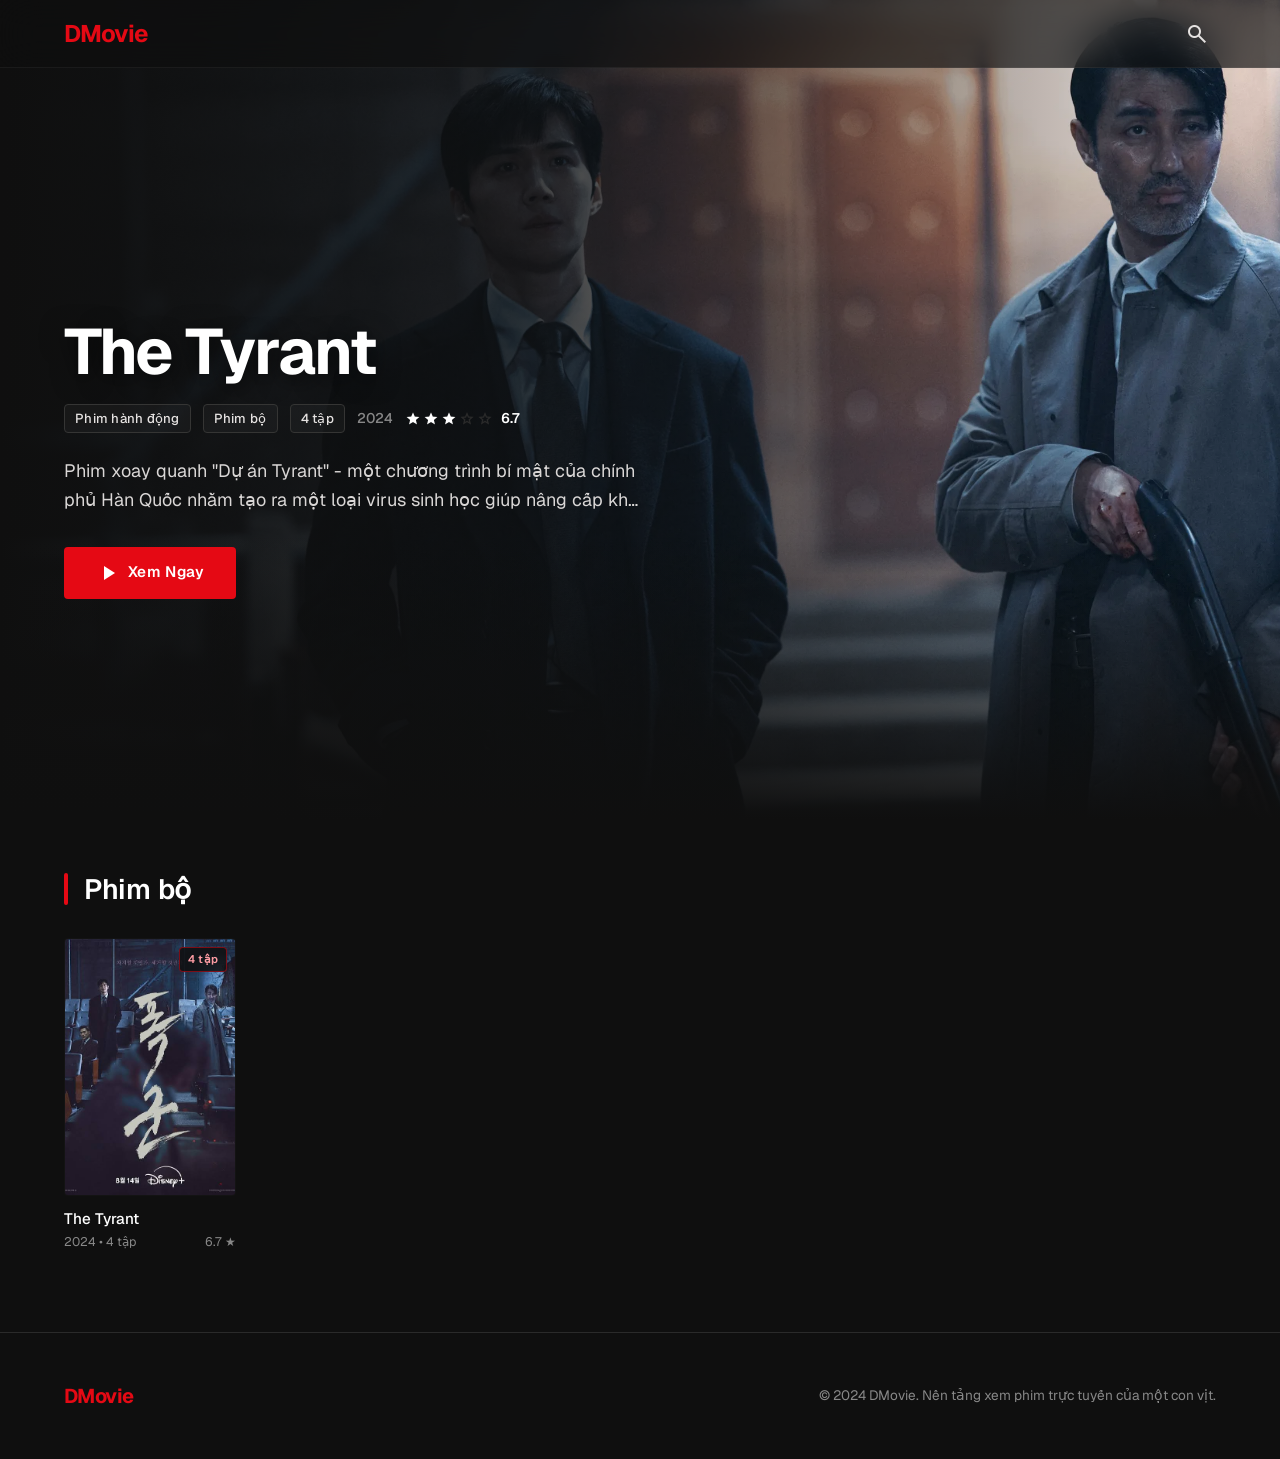
==== commit 17b317d5: "feat: redesign UI with Stitch Cinematic Noir minimalism style" ====
--- a/index.html
+++ b/index.html
@@ -1,103 +1,101 @@
 <!DOCTYPE html>
-<html lang="vi">
+<html lang="vi" class="dark">
 
 <head>
   <meta charset="UTF-8" />
   <meta name="viewport" content="width=device-width, initial-scale=1.0" />
-  <title>Dmovie - Xem Phim Online</title>
+  <title>DMovie - Xem Phim Online Miễn Phí</title>
+  <meta name="description"
+    content="DMovie - Trang web xem phim trực tuyến chất lượng cao, chuẩn rạp với phong cách Cinematic tối giản." />
   <link rel="icon" type="image/png" href="static/logo.png" />
-  <link rel="stylesheet" href="css/style.css?v=5" />
   <link rel="preconnect" href="https://fonts.googleapis.com" />
-  <link href="https://fonts.googleapis.com/css2?family=Inter:wght@300;400;500;600;700&display=swap" rel="stylesheet" />
+  <link rel="preconnect" href="https://fonts.gstatic.com" crossorigin />
+  <link href="https://fonts.googleapis.com/css2?family=Geist:wght@100..900&display=swap" rel="stylesheet" />
+  <link
+    href="https://fonts.googleapis.com/css2?family=Material+Symbols+Outlined:opsz,wght,FILL,GRAD@20..48,100..700,0..1,-50..200&display=swap"
+    rel="stylesheet" />
+  <link rel="stylesheet" href="css/style.css?v=60" />
 </head>
 
 <body>
 
-  <!-- NAVBAR -->
-  <header class="navbar">
+  <!-- TOP NAVBAR (Stitch Exact) -->
+  <header class="navbar" id="topNavbar">
     <div class="navbar-inner">
+      <!-- Brand Logo -->
       <a href="index.html" class="logo">
-        <img src="static/logo.png" class="logo-mark" alt="PMovie" />
-        <span><span class="logo-p">D</span>Movie</span>
+        <span>DMovie</span>
       </a>
-      <nav class="nav-links">
-        <a href="index.html" class="nav-link active">Trang chủ</a>
-        <a href="index.html?type=Phim+lẻ" class="nav-link">Phim lẻ</a>
-        <a href="index.html?type=Phim+bộ" class="nav-link">Phim bộ</a>
-      </nav>
-      <div class="search-bar">
-        <svg class="search-icon" viewBox="0 0 24 24" fill="none" stroke="currentColor" stroke-width="2">
-          <circle cx="11" cy="11" r="8" />
-          <line x1="21" y1="21" x2="16.65" y2="16.65" />
-        </svg>
-        <input type="text" id="searchInput" placeholder="Tìm kiếm phim..." />
+
+      <!-- Trailing Action Icons -->
+      <div class="nav-actions">
+        <button class="nav-icon-btn" id="searchToggle" title="Tìm kiếm (Ctrl+K hoặc /)" aria-label="Tìm kiếm">
+          <span class="material-symbols-outlined">search</span>
+        </button>
       </div>
     </div>
   </header>
 
-  <!-- HERO BANNER -->
+  <!-- SEARCH OVERLAY / MODAL -->
+  <div class="search-overlay" id="searchOverlay" role="dialog" aria-modal="true">
+    <div class="search-modal">
+      <div class="search-input-box">
+        <span class="material-symbols-outlined">search</span>
+        <input type="text" id="searchInput" placeholder="Tìm kiếm phim theo tên, thể loại..." autocomplete="off" />
+        <span class="search-close-badge" id="searchClose">ESC</span>
+      </div>
+    </div>
+  </div>
+
+  <!-- HERO SECTION (Stitch Exact) -->
   <section class="hero" id="heroBanner">
-    <div class="hero-overlay"></div>
+    <div class="hero-bg-container">
+      <div class="hero-bg-image" id="heroBg"></div>
+      <div class="hero-gradient-x"></div>
+      <div class="hero-gradient-y"></div>
+    </div>
+
     <div class="hero-content">
-      <img class="hero-poster" id="heroPoster" alt="" />
-      <div class="hero-details">
-        <span class="hero-badge" id="heroBadge"></span>
-        <h1 class="hero-title" id="heroTitle"></h1>
-        <p class="hero-desc" id="heroDesc"></p>
-        <div class="hero-meta" id="heroMeta"></div>
-        <div class="hero-actions">
-          <a href="#" class="btn btn-primary" id="heroWatch">
-            <svg viewBox="0 0 24 24" fill="currentColor">
-              <polygon points="5,3 19,12 5,21" />
-            </svg>
-            Xem Ngay
-          </a>
-          <button class="btn btn-secondary" id="heroInfo">Chi Tiết</button>
-        </div>
+      <h1 class="hero-title" id="heroTitle">Đang tải...</h1>
+
+      <!-- Metadata -->
+      <div class="hero-meta" id="heroMeta"></div>
+
+      <!-- Description -->
+      <p class="hero-desc" id="heroDesc"></p>
+
+      <!-- Actions -->
+      <div class="hero-actions">
+        <a href="#" class="btn btn-primary" id="heroWatch">
+          <span class="material-symbols-outlined fill">play_arrow</span>
+          Xem Ngay
+        </a>
       </div>
     </div>
   </section>
 
-  <!-- FILTER TABS -->
-  <section class="filter-section">
-    <div class="container">
-      <div class="filter-tabs">
-        <button class="filter-tab active" data-type="all">Tất cả</button>
-        <button class="filter-tab" data-type="Phim lẻ">Phim lẻ</button>
-        <button class="filter-tab" data-type="Phim bộ">Phim bộ</button>
-      </div>
+  <!-- CONTENT GRID SECTION (Stitch Exact 6-Column) -->
+  <main class="main-content" style="padding-top: 48px;">
+    <div id="sectionsContainer">
+      <!-- Dynamic movie sections generated by JS (Phim lẻ, Phim bộ) -->
     </div>
-  </section>
 
-  <!-- MOVIE GRID -->
-  <main class="main-content">
-    <div class="container">
-      <div class="section-header">
-        <h2 class="section-title" id="sectionTitle">Tất cả phim</h2>
-        <span class="movie-count" id="movieCount"></span>
-      </div>
-      <div class="movie-grid" id="movieGrid">
-        <!-- JS render -->
-      </div>
-      <div class="empty-state" id="emptyState" style="display:none">
-        <svg viewBox="0 0 24 24" fill="none" stroke="currentColor" stroke-width="1.5">
-          <circle cx="11" cy="11" r="8" />
-          <line x1="21" y1="21" x2="16.65" y2="16.65" />
-        </svg>
-        <p>Không tìm thấy phim nào</p>
-      </div>
+    <!-- Empty State -->
+    <div class="empty-state" id="emptyState" style="display:none">
+      <span class="material-symbols-outlined">search_off</span>
+      <p>Không tìm thấy phim nào phù hợp</p>
     </div>
   </main>
 
-  <!-- FOOTER -->
+  <!-- FOOTER (Stitch Exact) -->
   <footer class="footer">
-    <div class="container">
-      <p class="footer-logo"><span class="logo-p">D</span>Movie</p>
-      <p class="footer-text">© 2024 DMovie. Trang web xem phim trực tuyến được tạo bởi một con vịt.</p>
+    <div class="footer-inner">
+      <div class="footer-brand">DMovie</div>
+      <div class="footer-copy">© 2024 DMovie. Nền tảng xem phim trực tuyến của một con vịt.</div>
     </div>
   </footer>
 
-  <script src="js/app.js"></script>
+  <script src="js/app.js?v=40"></script>
 </body>
 
 </html>
--- a/css/style.css
+++ b/css/style.css
@@ -1,589 +1,760 @@
+/* ===== GOOGLE FONTS & ICONS ===== */
+@import url('https://fonts.googleapis.com/css2?family=Geist:wght@100..900&display=swap');
+@import url('https://fonts.googleapis.com/css2?family=Material+Symbols+Outlined:opsz,wght,FILL,GRAD@20..48,100..700,0..1,-50..200&display=swap');
+
 /* ===== RESET & BASE ===== */
-*, *::before, *::after { box-sizing: border-box; margin: 0; padding: 0; }
+*, *::before, *::after {
+  box-sizing: border-box;
+  margin: 0;
+  padding: 0;
+}
 
 :root {
-  --bg-primary: #0a0a0f;
-  --bg-secondary: #111118;
-  --bg-card: #16161f;
-  --bg-card-hover: #1e1e2a;
-  --accent: #e50914;
-  --accent-hover: #f40612;
-  --accent-dim: rgba(229, 9, 20, 0.15);
-  --text-primary: #ffffff;
-  --text-secondary: #a0a0b0;
-  --text-muted: #606070;
-  --border: rgba(255,255,255,0.08);
-  --border-hover: rgba(255,255,255,0.18);
-  --shadow-card: 0 8px 32px rgba(0,0,0,0.5);
-  --shadow-glow: 0 0 20px rgba(229,9,20,0.3);
-  --radius-sm: 6px;
-  --radius-md: 10px;
-  --radius-lg: 16px;
-  --transition: 0.2s ease;
-}
-
-html { scroll-behavior: smooth; }
+  --bg:                     #0f0f0f;
+  --surface:                #131313;
+  --surface-low:            #1c1b1b;
+  --surface-container:      #201f1f;
+  --surface-high:           #2a2a2a;
+  --surface-highest:        #353534;
+  --surface-variant:        #353534;
+  --outline:                #2a2a2a;
+  --outline-hover:          #555555;
+  
+  --primary:                #e50914;
+  --primary-hover:          #c0000c;
+  --primary-glow:           rgba(229, 9, 20, 0.4);
+  
+  --text-on-surface:        #e5e2e1;
+  --text-white:             #ffffff;
+  --text-muted:             #888888;
+  --text-dim:               #555555;
+
+  --font-family:            'Geist', -apple-system, BlinkMacSystemFont, sans-serif;
+  --container-max:          1440px;
+  --px-desktop:             64px;
+  --px-mobile:              16px;
+  --radius-sm:              4px;
+  --radius-pill:            9999px;
+  --transition:             0.25s cubic-bezier(0.4, 0, 0.2, 1);
+}
+
+html {
+  scroll-behavior: smooth;
+  color-scheme: dark;
+}
 
 body {
-  font-family: 'Inter', -apple-system, sans-serif;
-  background: var(--bg-primary);
-  color: var(--text-primary);
-  line-height: 1.6;
+  font-family: var(--font-family);
+  background-color: var(--bg);
+  color: var(--text-on-surface);
+  line-height: 1.5;
   min-height: 100vh;
   overflow-x: hidden;
-}
-
-a { text-decoration: none; color: inherit; }
+  -webkit-font-smoothing: antialiased;
+}
+
+a {
+  text-decoration: none;
+  color: inherit;
+}
+
+button {
+  font-family: inherit;
+  border: none;
+  background: none;
+  cursor: pointer;
+  color: inherit;
+}
+
+img {
+  display: block;
+  max-width: 100%;
+}
+
+.material-symbols-outlined {
+  font-variation-settings: 'FILL' 0, 'wght' 400, 'GRAD' 0, 'opsz' 24;
+  vertical-align: middle;
+  line-height: 1;
+}
+
+.material-symbols-outlined.fill {
+  font-variation-settings: 'FILL' 1;
+}
 
 /* ===== SCROLLBAR ===== */
-::-webkit-scrollbar { width: 6px; }
-::-webkit-scrollbar-track { background: var(--bg-secondary); }
-::-webkit-scrollbar-thumb { background: #333344; border-radius: 3px; }
-::-webkit-scrollbar-thumb:hover { background: #44445a; }
-
-/* ===== LAYOUT ===== */
+::-webkit-scrollbar {
+  width: 6px;
+  height: 6px;
+}
+::-webkit-scrollbar-track {
+  background: var(--bg);
+}
+::-webkit-scrollbar-thumb {
+  background: var(--surface-high);
+  border-radius: 3px;
+}
+::-webkit-scrollbar-thumb:hover {
+  background: var(--surface-highest);
+}
+
+/* ===== CONTAINER ===== */
 .container {
-  max-width: 1280px;
+  max-width: var(--container-max);
   margin: 0 auto;
-  padding: 0 20px;
-}
-
-/* ===== NAVBAR ===== */
+  padding-left: var(--px-desktop);
+  padding-right: var(--px-desktop);
+  width: 100%;
+}
+
+/* ===== TOP NAVBAR (Stitch Exact) ===== */
 .navbar {
   position: fixed;
-  top: 0; left: 0; right: 0;
+  top: 0;
+  left: 0;
+  right: 0;
   z-index: 100;
-  background: linear-gradient(to bottom, rgba(10,10,15,0.98) 0%, rgba(10,10,15,0.85) 100%);
-  backdrop-filter: blur(12px);
-  border-bottom: 1px solid var(--border);
-  height: 64px;
+  height: 68px;
+  background: rgba(15, 15, 15, 0.65);
+  backdrop-filter: blur(20px);
+  -webkit-backdrop-filter: blur(20px);
+  border-bottom: 1px solid rgba(255, 255, 255, 0.05);
+  transition: background-color 0.3s ease, border-color 0.3s ease;
+}
+
+.navbar.scrolled {
+  background: rgba(15, 15, 15, 0.95);
+  border-bottom-color: var(--outline);
 }
 
 .navbar-inner {
-  max-width: 1280px;
+  max-width: var(--container-max);
   margin: 0 auto;
-  padding: 0 16px;
+  padding: 0 var(--px-desktop);
   height: 100%;
   display: flex;
   align-items: center;
-  gap: 20px;
+  justify-content: space-between;
+  position: relative;
 }
 
 .logo {
   display: inline-flex;
   align-items: center;
-  gap: 7px;
+  gap: 8px;
   font-size: 1.5rem;
   font-weight: 700;
-  letter-spacing: -0.5px;
+  letter-spacing: -0.04em;
+  color: var(--primary);
+  transition: transform var(--transition), opacity var(--transition);
+}
+.logo:hover {
+  opacity: 0.9;
+  transform: scale(1.02);
+}
+
+.nav-links {
+  position: absolute;
+  left: 50%;
+  transform: translateX(-50%);
+  display: flex;
+  align-items: center;
+  gap: 32px;
+}
+
+.nav-link {
+  font-size: 0.95rem;
+  font-weight: 500;
+  color: var(--text-on-surface);
+  transition: color var(--transition), border-color var(--transition);
+  padding: 4px 0;
+  position: relative;
+}
+.nav-link:hover {
+  color: var(--primary);
+}
+.nav-link.active {
+  color: var(--primary);
+  font-weight: 700;
+  border-bottom: 2px solid var(--primary);
+}
+
+.nav-actions {
+  display: flex;
+  align-items: center;
+  gap: 16px;
+}
+
+.nav-icon-btn {
+  width: 38px;
+  height: 38px;
+  border-radius: 50%;
+  display: inline-flex;
+  align-items: center;
+  justify-content: center;
+  color: var(--text-on-surface);
+  transition: color var(--transition), transform var(--transition), background-color var(--transition);
+}
+.nav-icon-btn:hover {
+  color: var(--primary);
+  transform: scale(1.08);
+  background-color: rgba(255, 255, 255, 0.05);
+}
+
+/* ===== SEARCH MODAL / OVERLAY ===== */
+.search-overlay {
+  position: fixed;
+  inset: 0;
+  z-index: 200;
+  background: rgba(0, 0, 0, 0.88);
+  backdrop-filter: blur(24px);
+  -webkit-backdrop-filter: blur(24px);
+  display: none;
+  align-items: flex-start;
+  justify-content: center;
+  padding-top: 140px;
+  animation: fadeIn 0.2s ease;
+}
+
+.search-overlay.open {
+  display: flex;
+}
+
+.search-modal {
+  width: 100%;
+  max-width: 680px;
+  padding: 0 24px;
+}
+
+.search-input-box {
+  display: flex;
+  align-items: center;
+  gap: 16px;
+  border-bottom: 1px solid var(--outline);
+  padding-bottom: 18px;
+  transition: border-color var(--transition);
+}
+
+.search-input-box:focus-within {
+  border-color: var(--primary);
+}
+
+.search-input-box .material-symbols-outlined {
+  font-size: 28px;
+  color: var(--text-muted);
+}
+
+.search-input-box input {
+  flex: 1;
+  background: transparent;
+  border: none;
+  outline: none;
+  font-size: 1.5rem;
+  font-weight: 500;
+  color: var(--text-white);
+  font-family: inherit;
+}
+.search-input-box input::placeholder {
+  color: var(--text-dim);
+}
+
+.search-close-badge {
+  font-size: 0.75rem;
+  font-weight: 600;
+  letter-spacing: 0.05em;
+  padding: 4px 8px;
+  border: 1px solid var(--outline);
+  border-radius: var(--radius-sm);
+  color: var(--text-muted);
+  cursor: pointer;
+  transition: all var(--transition);
+}
+.search-close-badge:hover {
+  color: var(--text-white);
+  border-color: var(--outline-hover);
+}
+
+@keyframes fadeIn {
+  from { opacity: 0; }
+  to { opacity: 1; }
+}
+
+/* ===== HERO SECTION (Stitch Exact) ===== */
+.hero {
+  position: relative;
+  width: 100%;
+  height: 820px;
+  min-height: 600px;
+  display: flex;
+  align-items: center;
+  overflow: hidden;
+  background-color: #000;
+}
+
+.hero-bg-container {
+  position: absolute;
+  inset: 0;
+  z-index: 0;
+}
+
+.hero-bg-image {
+  width: 100%;
+  height: 100%;
+  background-size: cover;
+  background-position: center 20%;
+  background-repeat: no-repeat;
+  transition: background-image 0.6s ease-in-out;
+}
+
+.hero-gradient-x {
+  position: absolute;
+  inset: 0;
+  z-index: 10;
+  background: linear-gradient(90deg, rgba(15,15,15,1) 0%, rgba(15,15,15,0.82) 40%, rgba(15,15,15,0) 100%);
+}
+
+.hero-gradient-y {
+  position: absolute;
+  inset: 0;
+  z-index: 10;
+  background: linear-gradient(to top, #0f0f0f 0%, rgba(15,15,15,0) 35%);
+}
+
+.hero-content {
+  position: relative;
+  z-index: 20;
+  width: 100%;
+  max-width: var(--container-max);
+  margin: 0 auto;
+  padding-left: var(--px-desktop);
+  padding-right: var(--px-desktop);
+  padding-top: 96px;
+  display: flex;
+  flex-direction: column;
+  align-items: flex-start;
+}
+
+.hero-title {
+  font-size: clamp(2.4rem, 5vw, 4rem);
+  font-weight: 700;
+  line-height: 1.1;
+  letter-spacing: -0.03em;
+  color: var(--text-white);
+  max-width: 720px;
+  margin-bottom: 16px;
+  text-shadow: 0 4px 24px rgba(0,0,0,0.6);
+}
+
+.hero-meta {
+  display: flex;
+  align-items: center;
+  gap: 12px;
+  margin-bottom: 24px;
+  font-size: 0.875rem;
+  font-weight: 500;
+  color: var(--text-muted);
+  flex-wrap: wrap;
+}
+
+.hero-badge {
+  padding: 4px 10px;
+  border: 1px solid var(--surface-highest);
+  border-radius: var(--radius-sm);
+  font-size: 0.82rem;
+  font-weight: 500;
+  color: var(--text-on-surface);
+  letter-spacing: 0.02em;
+  background: rgba(255, 255, 255, 0.03);
+}
+
+.hero-stars {
+  display: inline-flex;
+  align-items: center;
+  gap: 2px;
+  color: var(--text-white);
+}
+.hero-stars .material-symbols-outlined {
+  font-size: 16px;
+}
+.hero-stars .material-symbols-outlined.unfilled {
+  color: var(--surface-high);
+}
+
+.hero-desc {
+  font-size: 1.125rem;
+  line-height: 1.6;
+  color: var(--text-on-surface);
+  max-width: 580px;
+  margin-bottom: 32px;
+  display: -webkit-box;
+  -webkit-line-clamp: 2;
+  -webkit-box-orient: vertical;
+  overflow: hidden;
+  opacity: 0.95;
+}
+
+.hero-actions {
+  display: flex;
+  align-items: center;
+  gap: 16px;
+  flex-wrap: wrap;
+}
+
+/* ===== BUTTONS (Stitch Exact) ===== */
+.btn {
+  display: inline-flex;
+  align-items: center;
+  justify-content: center;
+  gap: 8px;
+  padding: 14px 32px;
+  border-radius: var(--radius-sm);
+  font-size: 0.95rem;
+  font-weight: 600;
+  letter-spacing: 0.02em;
+  transition: all var(--transition);
   white-space: nowrap;
 }
-.logo-mark { width: 32px; height: 32px; object-fit: contain; flex-shrink: 0; }
-.logo-p { color: var(--accent); }
-
-.nav-links {
-  display: flex;
-  gap: 4px;
-  flex: 1;
-}
-
-.nav-link {
-  padding: 6px 14px;
+
+.btn-primary {
+  background-color: var(--primary);
+  color: var(--text-white);
+}
+.btn-primary:hover {
+  background-color: var(--primary-hover);
+  transform: translateY(-1px);
+}
+.btn-primary:active {
+  transform: translateY(0);
+}
+
+.btn-outline {
+  background-color: transparent;
+  border: 1px solid var(--text-white);
+  color: var(--text-white);
+}
+.btn-outline:hover {
+  background-color: rgba(255, 255, 255, 0.1);
+  transform: translateY(-1px);
+}
+.btn-outline:active {
+  transform: translateY(0);
+}
+
+/* ===== FILTER BAR & TABS ===== */
+.filter-bar {
+  width: 100%;
+  max-width: var(--container-max);
+  margin: 0 auto;
+  padding: 48px var(--px-desktop) 16px;
+  display: flex;
+  align-items: center;
+  justify-content: space-between;
+}
+
+.filter-tabs {
+  display: flex;
+  align-items: center;
+  gap: 8px;
+}
+
+.filter-tab {
+  padding: 8px 20px;
   border-radius: var(--radius-sm);
   font-size: 0.9rem;
   font-weight: 500;
-  color: var(--text-secondary);
-  transition: color var(--transition), background var(--transition);
-}
-.nav-link:hover, .nav-link.active {
-  color: var(--text-primary);
-  background: rgba(255,255,255,0.06);
-}
-
-.search-bar {
-  display: flex;
-  align-items: center;
-  background: rgba(255,255,255,0.06);
-  border: 1px solid var(--border);
-  border-radius: 20px;
-  padding: 7px 14px;
-  gap: 8px;
-  transition: border-color var(--transition), background var(--transition);
-  min-width: 220px;
-}
-.search-bar:focus-within {
-  border-color: var(--accent);
-  background: rgba(255,255,255,0.09);
-}
-.search-icon {
-  width: 16px; height: 16px;
   color: var(--text-muted);
-  flex-shrink: 0;
-}
-.search-bar input {
-  background: none;
-  border: none;
-  outline: none;
-  color: var(--text-primary);
-  font-size: 0.875rem;
-  width: 100%;
-}
-.search-bar input::placeholder { color: var(--text-muted); }
-
-/* ===== BUTTONS ===== */
-.btn {
-  display: inline-flex;
-  align-items: center;
-  gap: 8px;
-  padding: 10px 22px;
-  border-radius: var(--radius-sm);
-  font-size: 0.9rem;
+  border: 1px solid transparent;
+  transition: all var(--transition);
+}
+.filter-tab:hover {
+  color: var(--text-white);
+  border-color: var(--outline);
+}
+.filter-tab.active {
+  color: var(--text-white);
+  background: var(--surface-container);
+  border-color: var(--outline);
   font-weight: 600;
-  cursor: pointer;
-  border: none;
-  transition: all var(--transition);
-  white-space: nowrap;
-}
-.btn svg { width: 18px; height: 18px; flex-shrink: 0; }
-
-.btn-primary {
-  background: var(--accent);
-  color: #fff;
-}
-.btn-primary:hover {
-  background: var(--accent-hover);
-  transform: translateY(-1px);
-  box-shadow: var(--shadow-glow);
-}
-
-.btn-secondary {
-  background: rgba(255,255,255,0.12);
-  color: var(--text-primary);
-  border: 1px solid var(--border-hover);
-}
-.btn-secondary:hover {
-  background: rgba(255,255,255,0.2);
-  transform: translateY(-1px);
-}
-
-.btn-sm { padding: 7px 14px; font-size: 0.82rem; }
-
-/* ===== HERO ===== */
-.hero {
+}
+
+.movie-count-text {
+  font-size: 0.85rem;
+  color: var(--text-muted);
+}
+
+/* ===== SECTION HEADER (Stitch Exact with vertical red bar) ===== */
+.section-header {
+  display: flex;
+  align-items: center;
+  gap: 16px;
+  margin-bottom: 28px;
+}
+
+.section-indicator {
+  width: 4px;
+  height: 32px;
+  background-color: var(--primary);
+  border-radius: var(--radius-pill);
+}
+
+.section-title {
+  font-size: 1.75rem;
+  font-weight: 600;
+  letter-spacing: -0.01em;
+  color: var(--text-white);
+}
+
+/* ===== CONTENT GRID SECTION ===== */
+.main-content {
+  width: 100%;
+  max-width: var(--container-max);
+  margin: 0 auto;
+  padding: 0 var(--px-desktop) 80px;
+}
+
+.movie-section {
+  margin-bottom: 56px;
+}
+.movie-section:last-child {
+  margin-bottom: 0;
+}
+
+/* 6-Column Grid */
+.movie-grid {
+  display: grid;
+  grid-template-columns: repeat(6, 1fr);
+  gap: 24px;
+}
+
+/* ===== MOVIE CARD (Stitch Exact) ===== */
+.movie-card {
   position: relative;
-  height: 560px;
-  margin-top: 64px;
-  overflow: hidden;
-  background: #0a0a0f;
-}
-
-#heroBanner {
-  background-size: cover;
-  background-position: center 20%;
-  transition: background-image 0.5s ease;
-}
-
-.hero-overlay {
-  position: absolute;
-  inset: 0;
-  background: linear-gradient(
-    to right,
-    rgba(10,10,15,0.95) 0%,
-    rgba(10,10,15,0.7) 40%,
-    rgba(10,10,15,0.2) 70%,
-    transparent 100%
-  ),
-  linear-gradient(
-    to top,
-    rgba(10,10,15,1) 0%,
-    transparent 60%
-  );
-}
-
-.hero-content {
-  position: relative;
-  z-index: 2;
-  max-width: 1280px;
-  margin: 0 auto;
-  padding: 0 16px;
-  height: 100%;
-  display: flex;
-  align-items: center;
-  justify-content: flex-start;
-  gap: 28px;
-}
-
-.hero-poster {
-  width: 180px;
-  aspect-ratio: 2 / 3;
-  object-fit: cover;
-  border: 1px solid rgba(255,255,255,0.2);
-  border-radius: var(--radius-md);
-  box-shadow: var(--shadow-card);
-}
-
-.hero-details {
   display: flex;
   flex-direction: column;
   gap: 12px;
-  width: min(100%, 510px);
-}
-
-.hero-badge {
-  display: inline-flex;
-  align-items: center;
-  gap: 6px;
-  background: var(--accent-dim);
-  border: 1px solid rgba(229,9,20,0.3);
-  color: #ff6b70;
-  font-size: 0.78rem;
-  font-weight: 600;
-  padding: 4px 12px;
-  border-radius: 20px;
-  width: fit-content;
-  text-transform: uppercase;
-  letter-spacing: 0.5px;
-}
-
-.hero-title {
-  font-size: 2.6rem;
-  font-weight: 700;
-  line-height: 1.1;
-  text-shadow: 0 2px 20px rgba(0,0,0,0.8);
-}
-
-.hero-desc {
-  color: var(--text-secondary);
-  font-size: 0.95rem;
-  line-height: 1.7;
-  display: -webkit-box;
-  -webkit-line-clamp: 3;
-  -webkit-box-orient: vertical;
-  overflow: hidden;
-}
-
-.hero-meta {
-  display: flex;
-  align-items: center;
-  gap: 16px;
-  flex-wrap: wrap;
-}
-
-.meta-tag {
-  display: flex;
-  align-items: center;
-  gap: 5px;
-  font-size: 0.82rem;
-  color: var(--text-secondary);
-}
-
-.meta-star { color: #ffc107; }
-
-.hero-actions {
-  display: flex;
-  gap: 12px;
-  margin-top: 4px;
-}
-
-/* ===== FILTER ===== */
-.filter-section {
-  background: var(--bg-secondary);
-  border-bottom: 1px solid var(--border);
-  padding: 0;
-}
-
-.filter-tabs {
-  display: flex;
-  gap: 0;
-}
-
-.filter-tab {
-  padding: 14px 24px;
-  background: none;
-  border: none;
-  color: var(--text-secondary);
-  font-size: 0.9rem;
-  font-weight: 500;
   cursor: pointer;
-  position: relative;
-  transition: color var(--transition);
-  font-family: inherit;
-}
-.filter-tab::after {
-  content: '';
-  position: absolute;
-  bottom: 0; left: 0; right: 0;
-  height: 2px;
-  background: var(--accent);
-  transform: scaleX(0);
-  transition: transform var(--transition);
-}
-.filter-tab:hover { color: var(--text-primary); }
-.filter-tab.active { color: var(--text-primary); }
-.filter-tab.active::after { transform: scaleX(1); }
-
-/* ===== MAIN CONTENT ===== */
-.main-content { padding: 36px 0 60px; }
-
-.section-header {
-  display: flex;
-  align-items: baseline;
-  gap: 12px;
-  margin-bottom: 24px;
-}
-
-.section-title {
-  font-size: 1.3rem;
-  font-weight: 700;
-}
-
-.movie-count {
-  font-size: 0.82rem;
-  color: var(--text-muted);
-}
-
-/* ===== MOVIE GRID ===== */
-.movie-grid {
-  display: grid;
-  grid-template-columns: repeat(auto-fill, minmax(180px, 1fr));
-  gap: 20px;
-}
-
-/* ===== MOVIE CARD ===== */
-.movie-card {
-  background: var(--bg-card);
-  border-radius: var(--radius-md);
-  overflow: hidden;
-  cursor: pointer;
-  transition: transform var(--transition), box-shadow var(--transition), background var(--transition);
-  border: 1px solid var(--border);
-  group: true;
-}
+  transition: transform 0.3s cubic-bezier(0.4, 0, 0.2, 1);
+}
+
 .movie-card:hover {
-  transform: translateY(-4px) scale(1.02);
-  box-shadow: var(--shadow-card);
-  background: var(--bg-card-hover);
-  border-color: var(--border-hover);
+  transform: scale(1.03);
 }
 
 .card-poster {
   position: relative;
-  aspect-ratio: 2/3;
+  width: 100%;
+  aspect-ratio: 2 / 3;
+  background-color: var(--surface);
+  border-radius: var(--radius-sm);
   overflow: hidden;
-  background: #1a1a25;
+  border: 1px solid transparent;
+  transition: border-color 0.3s ease;
+}
+
+.movie-card:hover .card-poster {
+  border-color: var(--text-white);
 }
 
 .card-poster img {
   width: 100%;
   height: 100%;
   object-fit: cover;
-  transition: transform 0.3s ease;
   display: block;
 }
-.movie-card:hover .card-poster img { transform: scale(1.05); }
 
 .poster-placeholder {
   width: 100%;
   height: 100%;
   display: flex;
-  flex-direction: column;
   align-items: center;
   justify-content: center;
-  gap: 10px;
-  background: linear-gradient(135deg, #1a1a2e 0%, #16213e 50%, #0f3460 100%);
-  color: var(--text-muted);
-  font-size: 0.75rem;
-  text-align: center;
-  padding: 16px;
-}
-.poster-placeholder svg { width: 40px; height: 40px; opacity: 0.4; }
-.poster-placeholder span { opacity: 0.6; font-size: 0.8rem; font-weight: 500; }
-
+  background: var(--surface);
+  color: var(--text-dim);
+}
+
+/* Overlay with centered circular play button */
 .card-overlay {
   position: absolute;
   inset: 0;
-  background: rgba(0,0,0,0.6);
+  background-color: rgba(0, 0, 0, 0.55);
   display: flex;
   align-items: center;
   justify-content: center;
   opacity: 0;
-  transition: opacity var(--transition);
-}
-.movie-card:hover .card-overlay { opacity: 1; }
-
-.play-btn {
-  width: 52px; height: 52px;
-  background: var(--accent);
+  transition: opacity 0.3s ease;
+}
+
+.movie-card:hover .card-overlay {
+  opacity: 1;
+}
+
+.play-circle-btn {
+  width: 48px;
+  height: 48px;
   border-radius: 50%;
+  border: 2px solid var(--text-white);
+  background-color: rgba(0, 0, 0, 0.35);
+  backdrop-filter: blur(4px);
+  -webkit-backdrop-filter: blur(4px);
   display: flex;
   align-items: center;
   justify-content: center;
-  transition: transform var(--transition), box-shadow var(--transition);
-}
-.play-btn:hover { transform: scale(1.1); box-shadow: var(--shadow-glow); }
-.play-btn svg { width: 20px; height: 20px; fill: #fff; margin-left: 3px; }
-
-.card-type-badge {
-  position: absolute;
-  top: 8px; right: 8px;
-  background: var(--accent);
-  color: #fff;
-  font-size: 0.68rem;
+  color: var(--text-white);
+  transition: transform 0.2s ease;
+}
+
+.play-circle-btn .material-symbols-outlined {
+  font-size: 28px;
+  margin-left: 2px;
+}
+
+.movie-card:hover .play-circle-btn {
+  transform: scale(1.1);
+}
+
+/* Card episode badge */
+.card-ep-badge {
+  position: absolute;
+  top: 8px;
+  right: 8px;
+  background: rgba(15, 15, 15, 0.85);
+  backdrop-filter: blur(8px);
+  -webkit-backdrop-filter: blur(8px);
+  border: 1px solid rgba(255, 255, 255, 0.15);
+  color: var(--text-white);
+  font-size: 0.7rem;
   font-weight: 600;
   padding: 3px 8px;
-  border-radius: 4px;
-  text-transform: uppercase;
-  letter-spacing: 0.3px;
-}
-.card-type-badge.series {
-  background: #1a73e8;
-}
-
-.card-ep-badge {
-  position: absolute;
-  bottom: 8px; left: 8px;
-  background: rgba(0,0,0,0.75);
-  color: #fff;
-  font-size: 0.7rem;
-  padding: 3px 8px;
-  border-radius: 4px;
-  backdrop-filter: blur(4px);
-  border: 1px solid rgba(255,255,255,0.1);
-}
-
-.card-body {
-  padding: 12px 12px 14px;
+  border-radius: var(--radius-sm);
+  letter-spacing: 0.02em;
+  z-index: 2;
+}
+
+.card-ep-badge.series {
+  border-color: rgba(229, 9, 20, 0.5);
+  color: #ff9da4;
+}
+
+/* Card details below poster */
+.card-details {
+  display: flex;
+  flex-direction: column;
+  gap: 2px;
 }
 
 .card-title {
-  font-size: 0.88rem;
-  font-weight: 600;
+  font-size: 0.95rem;
+  font-weight: 500;
+  color: var(--text-white);
   white-space: nowrap;
   overflow: hidden;
   text-overflow: ellipsis;
-  margin-bottom: 6px;
-}
-
-.card-meta {
+}
+
+.card-meta-line {
   display: flex;
   align-items: center;
   justify-content: space-between;
-  gap: 6px;
-}
-
-.card-year {
-  font-size: 0.75rem;
+  font-size: 0.78rem;
   color: var(--text-muted);
-}
-
-.card-rating {
-  display: flex;
-  align-items: center;
-  gap: 3px;
-  font-size: 0.75rem;
-  color: #ffc107;
-  font-weight: 600;
-}
-.card-rating svg { width: 11px; height: 11px; fill: #ffc107; }
-
-.card-genre {
-  font-size: 0.72rem;
-  color: var(--text-muted);
-  white-space: nowrap;
-  overflow: hidden;
-  text-overflow: ellipsis;
-  margin-top: 3px;
 }
 
 /* ===== EMPTY STATE ===== */
 .empty-state {
+  grid-column: 1 / -1;
   text-align: center;
-  padding: 80px 20px;
+  padding: 100px 0;
   color: var(--text-muted);
 }
-.empty-state svg { width: 56px; height: 56px; margin-bottom: 16px; opacity: 0.3; }
-.empty-state p { font-size: 1.05rem; }
-
-/* ===== FOOTER ===== */
+.empty-state .material-symbols-outlined {
+  font-size: 56px;
+  color: var(--text-dim);
+  margin-bottom: 16px;
+}
+.empty-state p {
+  font-size: 1.1rem;
+}
+
+/* ===== FOOTER (Stitch Exact) ===== */
 .footer {
-  background: var(--bg-secondary);
-  border-top: 1px solid var(--border);
-  padding: 32px 20px;
-  text-align: center;
-}
-.footer-logo {
-  font-size: 1.4rem;
+  width: 100%;
+  border-top: 1px solid var(--outline);
+  background-color: var(--bg);
+  padding: 48px 0;
+  margin-top: auto;
+}
+
+.footer-inner {
+  max-width: var(--container-max);
+  margin: 0 auto;
+  padding: 0 var(--px-desktop);
+  display: flex;
+  align-items: center;
+  justify-content: space-between;
+  flex-wrap: wrap;
+  gap: 20px;
+}
+
+.footer-brand {
+  font-size: 1.25rem;
   font-weight: 700;
-  margin-bottom: 8px;
-}
-.footer-text { color: var(--text-muted); font-size: 0.82rem; }
-
-/* Watch page navbar: ẩn nav-links trên mọi kích thước, hiện nút quay lại */
-.watch-page .nav-links { display: none; }
-.watch-page .navbar-inner { gap: 16px; }
-.watch-page .navbar-inner .logo { flex: 1; }
-.watch-page .search-bar { display: none; }
-/* Nút quay lại luôn hiện, đủ lớn để bấm trên mobile */
-.watch-page .navbar-inner .btn-sm {
-  flex-shrink: 0;
-  padding: 5px 10px;
-  font-size: 0.75rem;
-  white-space: nowrap;
-  border-radius: var(--radius-sm);
+  letter-spacing: -0.03em;
+  color: var(--primary);
+}
+
+.footer-copy {
+  font-size: 0.85rem;
+  color: var(--text-muted);
 }
 
 /* ===================================================
-   WATCH PAGE
+   WATCH PAGE (Stitch Exact)
    =================================================== */
-.watch-page { background: var(--bg-primary); }
-
-.breadcrumb-bar {
-  margin-top: 64px;
-  padding: 10px 0;
-  background: var(--bg-secondary);
-  border-bottom: 1px solid var(--border);
-}
-.breadcrumb-bar .container {
-  display: flex;
-  align-items: center;
-  gap: 8px;
-  font-size: 0.82rem;
-  color: var(--text-muted);
-}
-.breadcrumb-link {
-  cursor: pointer;
+.watch-page {
+  background-color: var(--bg);
+}
+
+.watch-navbar-back {
+  display: inline-flex;
+  align-items: center;
+  gap: 6px;
+  font-size: 0.9rem;
+  font-weight: 500;
+  color: var(--text-on-surface);
   transition: color var(--transition);
 }
-.breadcrumb-link:hover { color: var(--accent); }
-.breadcrumb-sep { opacity: 0.4; }
-.breadcrumb-current { color: var(--text-secondary); }
-
-/* WATCH LAYOUT */
-/* desktop: breadcrumb-bar đã đẩy layout xuống dưới navbar, không cần margin-top */
-.watch-layout { padding: 28px 0; }
-
-.watch-container {
-  max-width: 1040px;
+.watch-navbar-back:hover {
+  color: var(--primary);
+}
+
+.watch-layout {
+  padding-top: 72px;
+  width: 100%;
+  max-width: var(--container-max);
   margin: 0 auto;
 }
 
-/* ===================================================
-   CUSTOM VIDEO PLAYER SYSTEM
-   =================================================== */
+/* Video Container 16:9 */
+.video-section {
+  width: 100%;
+  aspect-ratio: 16 / 9;
+  background-color: #000;
+  position: relative;
+  overflow: hidden;
+}
+
 .player-wrapper {
   position: relative;
   width: 100%;
-  aspect-ratio: 16/9;
+  height: 100%;
   background: #000;
-  border-radius: var(--radius-lg);
-  overflow: hidden;
-  box-shadow: 0 16px 48px rgba(0,0,0,0.7);
   outline: none;
   user-select: none;
 }
 
-/* In-Page Mobile Fullscreen (Không kích hoạt popup hướng dẫn của Chrome) */
-.player-wrapper.is-mobile-fullscreen {
+/* Fullscreen handling */
+.player-wrapper:fullscreen,
+.player-wrapper:-webkit-full-screen,
+.player-wrapper.is-fullscreen {
   position: fixed !important;
   inset: 0 !important;
   width: 100vw !important;
@@ -591,13 +762,8 @@
   height: 100dvh !important;
   max-width: none !important;
   border-radius: 0 !important;
-  z-index: 999999 !important;
-  background: #000 !important;
-  box-shadow: none !important;
-}
-
-body.has-mobile-fullscreen {
-  overflow: hidden !important;
+  z-index: 2147483647 !important;
+  aspect-ratio: auto !important;
 }
 
 #videoPlayer {
@@ -610,13 +776,7 @@
   background: #000;
 }
 
-.player-wrapper.is-iframe .player-center-controls,
-.player-wrapper.is-iframe .player-bottom-controls,
-.player-wrapper.is-iframe .seek-ripple {
-  display: none !important;
-}
-
-/* Loading Spinner */
+/* Loading */
 .player-loading {
   position: absolute;
   inset: 0;
@@ -624,30 +784,30 @@
   flex-direction: column;
   align-items: center;
   justify-content: center;
-  gap: 14px;
-  background: rgba(8, 8, 15, 0.68);
+  gap: 12px;
+  background: rgba(0, 0, 0, 0.7);
   color: var(--text-muted);
   font-size: 0.85rem;
   z-index: 5;
   pointer-events: none;
 }
-
 .player-loading.hidden { display: none; }
 
 .spinner {
-  width: 38px; height: 38px;
-  border: 3px solid rgba(255,255,255,0.15);
-  border-top-color: var(--accent);
+  width: 40px;
+  height: 40px;
+  border: 3px solid rgba(255, 255, 255, 0.1);
+  border-top-color: var(--primary);
   border-radius: 50%;
   animation: spin 0.8s linear infinite;
 }
 @keyframes spin { to { transform: rotate(360deg); } }
 
-/* Double-Tap / Seek Ripple Animations */
+/* Ripple Animations */
 .seek-ripple {
   position: absolute;
   top: 0; bottom: 0;
-  width: 38%;
+  width: 35%;
   display: flex;
   align-items: center;
   justify-content: center;
@@ -655,20 +815,9 @@
   opacity: 0;
   pointer-events: none;
 }
-
-.seek-ripple.left {
-  left: 0;
-  background: radial-gradient(circle at 30% 50%, rgba(255,255,255,0.2) 0%, transparent 70%);
-}
-
-.seek-ripple.right {
-  right: 0;
-  background: radial-gradient(circle at 70% 50%, rgba(255,255,255,0.2) 0%, transparent 70%);
-}
-
-.seek-ripple.active {
-  animation: rippleFade 0.55s cubic-bezier(0.2, 0.8, 0.2, 1);
-}
+.seek-ripple.left { left: 0; background: radial-gradient(circle at 30% 50%, rgba(255,255,255,0.08) 0%, transparent 70%); }
+.seek-ripple.right { right: 0; background: radial-gradient(circle at 70% 50%, rgba(255,255,255,0.08) 0%, transparent 70%); }
+.seek-ripple.active { animation: rippleFade 0.5s ease forwards; }
 
 .ripple-icon-box {
   display: flex;
@@ -676,27 +825,21 @@
   align-items: center;
   gap: 4px;
   color: #fff;
-  font-weight: 700;
   font-size: 0.85rem;
-  background: rgba(0, 0, 0, 0.55);
-  padding: 10px 16px;
-  border-radius: 50px;
-  backdrop-filter: blur(6px);
-  box-shadow: 0 4px 16px rgba(0,0,0,0.5);
-}
-
-.ripple-icon-box svg {
-  width: 28px;
-  height: 28px;
+  font-weight: 600;
+  background: rgba(0,0,0,0.65);
+  padding: 8px 18px;
+  border-radius: var(--radius-pill);
+  border: 1px solid rgba(255,255,255,0.15);
 }
 
 @keyframes rippleFade {
-  0% { opacity: 0; transform: scale(0.85); }
-  35% { opacity: 1; transform: scale(1.05); }
+  0% { opacity: 0; transform: scale(0.9); }
+  30% { opacity: 1; transform: scale(1.05); }
   100% { opacity: 0; transform: scale(1); }
 }
 
-/* CENTER SCREEN CONTROLS (Tua -5s, Play, Tua +5s) */
+/* Center Controls */
 .player-center-controls {
   position: absolute;
   top: 50%;
@@ -704,112 +847,78 @@
   transform: translate(-50%, -50%);
   display: flex;
   align-items: center;
-  justify-content: center;
-  gap: clamp(40px, 8vw, 68px);
+  gap: 48px;
   z-index: 10;
-  opacity: 1;
   transition: opacity 0.25s ease, transform 0.25s ease;
-  pointer-events: auto;
-}
-
+}
 .player-wrapper.hide-controls .player-center-controls {
   opacity: 0;
   pointer-events: none;
   transform: translate(-50%, -50%) scale(0.95);
 }
 
-.center-btn {
-  background: rgba(22, 22, 34, 0.75);
-  border: 1px solid rgba(255, 255, 255, 0.18);
-  border-radius: 50%;
-  color: #fff;
-  cursor: pointer;
-  display: flex;
-  flex-direction: column;
-  align-items: center;
-  justify-content: center;
-  transition: all 0.2s cubic-bezier(0.4, 0, 0.2, 1);
-  backdrop-filter: blur(8px);
-}
-
-.center-btn.seek-btn {
+.center-seek-btn {
   width: 52px;
   height: 52px;
-}
-
-.center-btn.seek-btn svg {
-  width: 24px;
-  height: 24px;
-}
-
-.center-btn.seek-btn .center-btn-label {
-  font-size: 0.62rem;
-  font-weight: 700;
-  line-height: 1;
-  margin-top: 1px;
-  color: rgba(255, 255, 255, 0.85);
-}
-
-.center-btn.seek-btn:hover {
-  background: rgba(255, 255, 255, 0.2);
-  border-color: rgba(255, 255, 255, 0.35);
-  transform: scale(1.12);
-  box-shadow: 0 4px 16px rgba(0, 0, 0, 0.4);
-}
-
-.center-btn.seek-btn:active {
-  transform: scale(0.94);
-}
-
-.center-btn.play-pause-main-btn {
-  width: 64px;
-  height: 64px;
-  background: rgba(229, 9, 20, 0.9);
-  border-color: rgba(255, 255, 255, 0.25);
-  box-shadow: 0 4px 24px rgba(229, 9, 20, 0.45);
-}
-
-.center-btn.play-pause-main-btn svg {
-  width: 28px;
-  height: 28px;
-  fill: #fff;
-}
-
-.center-btn.play-pause-main-btn .icon-play {
-  margin-left: 3px;
-}
-
-.center-btn.play-pause-main-btn:hover {
-  background: var(--accent);
+  border-radius: 50%;
+  background: rgba(0, 0, 0, 0.5);
+  border: 1px solid rgba(255, 255, 255, 0.2);
+  display: flex;
+  flex-direction: column;
+  align-items: center;
+  justify-content: center;
+  color: var(--text-white);
+  transition: all 0.2s ease;
+  backdrop-filter: blur(8px);
+}
+.center-seek-btn:hover {
+  background: rgba(255, 255, 255, 0.15);
+  border-color: var(--text-white);
   transform: scale(1.1);
-  box-shadow: 0 6px 30px rgba(229, 9, 20, 0.65);
-}
-
-.center-btn.play-pause-main-btn:active {
-  transform: scale(0.95);
-}
-
-/* BOTTOM CONTROLS & TIMELINE */
+}
+.center-seek-btn .material-symbols-outlined { font-size: 24px; }
+.center-seek-label { font-size: 0.62rem; font-weight: 700; }
+
+.center-play-btn {
+  width: 68px;
+  height: 68px;
+  border-radius: 50%;
+  background-color: rgba(229, 9, 20, 0.85);
+  display: flex;
+  align-items: center;
+  justify-content: center;
+  color: var(--text-white);
+  transition: all 0.2s ease;
+}
+.center-play-btn:hover {
+  background-color: var(--primary);
+  transform: scale(1.1);
+}
+.center-play-btn .material-symbols-outlined {
+  font-size: 38px;
+  margin-left: 2px;
+}
+
+/* Bottom Controls Overlay (Stitch Exact 2px progress bar) */
 .player-bottom-controls {
   position: absolute;
   bottom: 0;
   left: 0;
   right: 0;
-  padding: 0 16px 12px;
-  background: linear-gradient(to top, rgba(0,0,0,0.88) 0%, rgba(0,0,0,0.5) 60%, transparent 100%);
-  z-index: 10;
+  padding: 0 20px 16px;
+  background: linear-gradient(to top, rgba(0,0,0,0.92) 0%, rgba(0,0,0,0.4) 60%, transparent 100%);
+  z-index: 20;
   display: flex;
   flex-direction: column;
-  gap: 4px;
+  gap: 8px;
   transition: opacity 0.25s ease;
 }
-
 .player-wrapper.hide-controls .player-bottom-controls {
   opacity: 0;
   pointer-events: none;
 }
 
-/* TIMELINE SCRUBBER */
+/* Scrubber Timeline (2px height default, expands on hover) */
 .timeline-container {
   position: relative;
   width: 100%;
@@ -817,66 +926,54 @@
   display: flex;
   align-items: center;
   cursor: pointer;
-  padding: 6px 0;
 }
 
 .timeline-track {
   position: relative;
   width: 100%;
-  height: 4px;
-  background: rgba(255, 255, 255, 0.25);
-  border-radius: 4px;
+  height: 2px;
+  background: var(--surface-high);
+  border-radius: var(--radius-pill);
   transition: height 0.15s ease;
 }
-
 .timeline-container:hover .timeline-track {
   height: 6px;
 }
 
 .timeline-buffered {
   position: absolute;
-  left: 0;
-  top: 0;
-  bottom: 0;
+  left: 0; top: 0; bottom: 0;
   width: 0%;
-  background: rgba(255, 255, 255, 0.38);
-  border-radius: 4px;
+  background: rgba(255, 255, 255, 0.2);
+  border-radius: var(--radius-pill);
 }
 
 .timeline-hover-preview {
   position: absolute;
-  left: 0;
-  top: 0;
-  bottom: 0;
+  left: 0; top: 0; bottom: 0;
   width: 0%;
-  background: rgba(255, 255, 255, 0.25);
-  border-radius: 4px;
+  background: rgba(255, 255, 255, 0.15);
+  border-radius: var(--radius-pill);
   pointer-events: none;
 }
 
 .timeline-played {
   position: absolute;
-  left: 0;
-  top: 0;
-  bottom: 0;
+  left: 0; top: 0; bottom: 0;
   width: 0%;
-  background: var(--accent);
-  border-radius: 4px;
+  background: var(--primary);
+  border-radius: var(--radius-pill);
 }
 
 .timeline-handle {
   position: absolute;
-  right: -6px;
-  top: 50%;
+  right: -6px; top: 50%;
   transform: translateY(-50%) scale(0);
-  width: 13px;
-  height: 13px;
+  width: 12px; height: 12px;
   background: #fff;
   border-radius: 50%;
-  box-shadow: 0 2px 8px rgba(0,0,0,0.6);
   transition: transform 0.15s ease;
 }
-
 .timeline-container:hover .timeline-handle {
   transform: translateY(-50%) scale(1);
 }
@@ -885,88 +982,60 @@
   position: absolute;
   bottom: 24px;
   transform: translateX(-50%);
-  background: rgba(15, 15, 24, 0.95);
-  border: 1px solid rgba(255,255,255,0.18);
+  background: var(--surface-container);
+  border: 1px solid var(--outline);
   color: #fff;
   font-size: 0.72rem;
   font-weight: 600;
-  padding: 3px 7px;
-  border-radius: 4px;
+  padding: 3px 8px;
+  border-radius: var(--radius-sm);
   pointer-events: none;
   opacity: 0;
   transition: opacity 0.15s ease;
   white-space: nowrap;
-  box-shadow: 0 4px 12px rgba(0,0,0,0.5);
-}
-
-/* CONTROLS BAR */
+}
+
+/* Control Buttons Bar */
 .player-controls-bar {
   display: flex;
   align-items: center;
   justify-content: space-between;
-  gap: 10px;
 }
 
 .controls-left, .controls-right {
   display: flex;
   align-items: center;
-  gap: 6px;
+  gap: 16px;
 }
 
 .ctrl-btn {
-  width: 36px;
-  height: 36px;
-  background: none;
-  border: none;
-  color: #eee;
-  cursor: pointer;
+  color: var(--text-white);
   display: inline-flex;
   align-items: center;
   justify-content: center;
-  border-radius: 6px;
-  transition: all var(--transition);
-  padding: 0;
-  flex-shrink: 0;
-}
-
+  transition: color var(--transition), transform var(--transition);
+}
 .ctrl-btn:hover {
-  background: rgba(255, 255, 255, 0.14);
-  color: #fff;
-  transform: scale(1.06);
-}
-
-.ctrl-btn:active {
-  transform: scale(0.94);
-}
-
-.ctrl-btn svg {
-  width: 20px;
-  height: 20px;
-}
-
-.ctrl-btn.text-btn {
-  width: auto;
-  padding: 0 8px;
-  font-size: 0.82rem;
-  font-weight: 700;
-  color: #fff;
+  color: var(--primary);
+}
+.ctrl-btn .material-symbols-outlined {
+  font-size: 22px;
 }
 
 /* Volume Slider */
 .volume-group {
   display: flex;
   align-items: center;
-  gap: 2px;
+  gap: 6px;
 }
 
 .volume-slider-wrap {
   width: 0;
   overflow: hidden;
-  transition: width 0.22s cubic-bezier(0.4, 0, 0.2, 1);
-  display: flex;
-  align-items: center;
-}
-
+  transition: width 0.22s ease;
+  display: flex;
+  align-items: center;
+}
 .volume-group:hover .volume-slider-wrap,
 .volume-slider-wrap:focus-within {
   width: 68px;
@@ -974,447 +1043,285 @@
 
 .volume-slider {
   width: 60px;
-  height: 4px;
+  height: 2px;
   -webkit-appearance: none;
   appearance: none;
   background: rgba(255, 255, 255, 0.3);
-  border-radius: 2px;
+  border-radius: 1px;
   outline: none;
   cursor: pointer;
 }
-
 .volume-slider::-webkit-slider-thumb {
   -webkit-appearance: none;
-  appearance: none;
-  width: 12px;
-  height: 12px;
+  width: 10px; height: 10px;
   border-radius: 50%;
   background: #fff;
   cursor: pointer;
-  box-shadow: 0 1px 4px rgba(0,0,0,0.5);
-}
-
-.volume-slider::-moz-range-thumb {
-  width: 12px;
-  height: 12px;
-  border-radius: 50%;
-  background: #fff;
-  border: none;
-  cursor: pointer;
-}
-
-/* Time Display */
+}
+
 .time-display {
-  color: #ccc;
-  font-size: 0.78rem;
-  font-weight: 500;
-  margin-left: 4px;
-  white-space: nowrap;
+  font-size: 0.8rem;
+  color: rgba(255, 255, 255, 0.8);
   font-variant-numeric: tabular-nums;
 }
 
-.time-sep {
-  opacity: 0.5;
-  margin: 0 3px;
-}
-
-/* Speed Dropdown */
-.speed-menu-wrap {
-  position: relative;
-}
-
+/* Speed dropdown */
+.speed-menu-wrap { position: relative; }
 .speed-dropdown {
   position: absolute;
-  bottom: 44px;
-  right: 0;
-  background: rgba(18, 18, 28, 0.95);
-  backdrop-filter: blur(12px);
-  border: 1px solid var(--border);
+  bottom: 38px; right: 0;
+  background: var(--surface-container);
+  border: 1px solid var(--outline);
   border-radius: var(--radius-sm);
-  padding: 4px 0;
+  padding: 6px 0;
   min-width: 110px;
   display: none;
   flex-direction: column;
   z-index: 25;
-  box-shadow: var(--shadow-lg);
-}
-
-.speed-dropdown.show {
-  display: flex;
-}
-
+}
+.speed-dropdown.show { display: flex; }
 .speed-option {
-  padding: 7px 14px;
-  font-size: 0.78rem;
-  color: var(--text-secondary);
+  padding: 8px 16px;
+  font-size: 0.8rem;
+  color: var(--text-muted);
   cursor: pointer;
   transition: all 0.15s ease;
-  text-align: left;
-}
-
-.speed-option:hover {
-  background: rgba(255, 255, 255, 0.08);
-  color: #fff;
-}
-
-.speed-option.active {
-  color: var(--accent);
+}
+.speed-option:hover { background: rgba(255,255,255,0.06); color: var(--text-white); }
+.speed-option.active { color: var(--primary); font-weight: 700; }
+
+/* ===== WATCH CONTENT DETAILS (Stitch 2-Column Exact) ===== */
+.watch-content-container {
+  padding: 36px var(--px-desktop) 64px;
+}
+
+.watch-main-row {
+  display: flex;
+  flex-direction: column;
+  gap: 36px;
+}
+
+/* Mobile: Episode selection is placed on top (order: 1) above movie description (order: 2) */
+.watch-episodes-col {
+  order: 1;
+  width: 100%;
+  display: flex;
+  flex-direction: column;
+  gap: 16px;
+}
+
+.watch-info-col {
+  order: 2;
+  flex: 1;
+  min-width: 0;
+  display: flex;
+  flex-direction: column;
+  gap: 16px;
+}
+
+/* Desktop (>= 1024px): Side-by-side (Info on Left, Episodes on Right) */
+@media (min-width: 1024px) {
+  .watch-main-row {
+    flex-direction: row;
+    align-items: flex-start;
+    gap: 56px;
+  }
+  .watch-info-col {
+    order: 1;
+  }
+  .watch-episodes-col {
+    order: 2;
+    max-width: 420px;
+    gap: 20px;
+  }
+}
+
+.watch-title {
+  font-size: clamp(1.8rem, 4vw, 3.2rem);
   font-weight: 700;
-}
-
-/* NOW PLAYING BAR */
-.now-playing-bar {
+  letter-spacing: -0.03em;
+  color: var(--text-white);
+  line-height: 1.1;
+  text-transform: uppercase;
+}
+
+.watch-meta-row {
+  display: flex;
+  align-items: center;
+  gap: 12px;
+  font-size: 0.875rem;
+  color: var(--text-muted);
+  flex-wrap: wrap;
+}
+
+.watch-description {
+  font-size: 1.05rem;
+  line-height: 1.7;
+  color: var(--text-muted);
+  max-width: 760px;
+}
+
+.episodes-control-row {
   display: flex;
   align-items: center;
   justify-content: space-between;
-  padding: 12px 16px;
-  background: var(--bg-card);
-  border: 1px solid var(--border);
-  border-radius: var(--radius-sm);
-  margin-top: 10px;
-}
-
-.now-playing-info {
-  display: flex;
-  align-items: center;
-  gap: 8px;
-  min-width: 0;
-}
-
-.now-playing-label {
-  font-size: 0.78rem;
-  color: var(--text-muted);
+  padding-bottom: 16px;
+  border-bottom: 1px solid var(--outline);
+}
+
+.now-playing-title {
+  font-size: 0.95rem;
+  font-weight: 600;
+  color: var(--text-white);
   white-space: nowrap;
-}
-.now-playing-ep {
-  font-size: 0.88rem;
-  font-weight: 500;
-  color: var(--text-primary);
   overflow: hidden;
   text-overflow: ellipsis;
-  white-space: nowrap;
-}
-
-.ep-nav { display: flex; gap: 6px; flex-shrink: 0; }
+  max-width: 280px;
+}
+
+.ep-nav-actions {
+  display: flex;
+  align-items: center;
+  gap: 8px;
+  flex-shrink: 0;
+}
 
 .ep-nav-btn {
-  width: 34px; height: 34px;
-  background: rgba(255,255,255,0.06);
-  border: 1px solid var(--border);
+  width: 32px;
+  height: 32px;
+  display: flex;
+  align-items: center;
+  justify-content: center;
+  color: var(--text-muted);
+  transition: color var(--transition);
+}
+.ep-nav-btn:hover:not(:disabled) {
+  color: var(--text-white);
+}
+.ep-nav-btn:disabled {
+  opacity: 0.25;
+  cursor: not-allowed;
+}
+.ep-nav-btn .material-symbols-outlined {
+  font-size: 22px;
+}
+
+/* Square Episode Buttons (Stitch Minimalism) */
+.episode-btns-list {
+  display: flex;
+  flex-wrap: wrap;
+  gap: 10px;
+}
+
+.ep-btn {
+  width: 44px;
+  height: 44px;
   border-radius: var(--radius-sm);
-  display: flex;
-  align-items: center;
-  justify-content: center;
-  cursor: pointer;
-  transition: all var(--transition);
-  color: var(--text-primary);
-}
-.ep-nav-btn svg { width: 16px; height: 16px; }
-.ep-nav-btn:hover:not(:disabled) {
-  background: var(--accent);
-  border-color: var(--accent);
-}
-.ep-nav-btn:disabled { opacity: 0.3; cursor: not-allowed; }
-
-/* EPISODES SECTION (COMPACT BUTTONS) */
-.episodes-section {
-  margin-top: 14px;
-  background: var(--bg-card);
-  border: 1px solid var(--border);
-  border-radius: var(--radius-md);
-  padding: 16px 20px;
-}
-
-.episodes-header {
-  display: flex;
-  align-items: center;
-  justify-content: space-between;
-  margin-bottom: 12px;
-}
-
-.episodes-title-wrap {
-  display: flex;
-  align-items: center;
-  gap: 8px;
-}
-
-.ep-header-icon {
-  width: 18px;
-  height: 18px;
-  color: var(--accent);
-}
-
-.episodes-title {
+  border: 1px solid var(--outline);
+  color: var(--text-muted);
   font-size: 0.95rem;
   font-weight: 600;
-  color: var(--text-primary);
-}
-
-.ep-count {
-  font-size: 0.75rem;
-  color: var(--text-muted);
-  background: rgba(255,255,255,0.06);
-  padding: 2px 8px;
-  border-radius: 10px;
-}
-
-.episode-btns-list {
-  display: flex;
-  flex-wrap: wrap;
-  gap: 8px;
-  max-height: 240px;
-  overflow-y: auto;
-  padding: 2px 0;
-}
-
-.ep-btn {
-  min-width: 44px;
-  height: 38px;
-  padding: 0 12px;
-  background: rgba(255, 255, 255, 0.05);
-  border: 1px solid var(--border);
-  border-radius: var(--radius-sm);
-  color: var(--text-secondary);
-  font-size: 0.88rem;
-  font-weight: 600;
-  cursor: pointer;
   display: inline-flex;
   align-items: center;
   justify-content: center;
   transition: all var(--transition);
-  font-family: inherit;
   user-select: none;
 }
-
 .ep-btn:hover {
-  background: rgba(255, 255, 255, 0.12);
-  color: var(--text-primary);
-  border-color: var(--border-hover);
-  transform: translateY(-1px);
-}
-
+  border-color: var(--text-white);
+  color: var(--text-white);
+}
 .ep-btn.active {
-  background: var(--accent);
-  color: #fff;
-  border-color: var(--accent);
-  box-shadow: 0 2px 10px rgba(229, 9, 20, 0.45);
-  font-weight: 700;
-}
-
-/* WATCH INFO */
-.watch-info {
-  margin-top: 14px;
-  padding: 20px;
-  background: var(--bg-card);
-  border: 1px solid var(--border);
-  border-radius: var(--radius-md);
-}
-
-.watch-title-row {
-  display: flex;
-  align-items: center;
-  gap: 12px;
-  flex-wrap: wrap;
-  margin-bottom: 8px;
-}
-
-.watch-title {
-  font-size: 1.6rem;
-  font-weight: 700;
-  line-height: 1.2;
-}
-
-.badge-type {
-  display: inline-block;
-  padding: 3px 10px;
-  border-radius: 4px;
-  font-size: 0.72rem;
-  font-weight: 600;
-  text-transform: uppercase;
-  letter-spacing: 0.5px;
-  background: var(--accent-dim);
-  color: #ff6b70;
-  border: 1px solid rgba(229,9,20,0.25);
-  white-space: nowrap;
-  flex-shrink: 0;
-}
-.badge-type.series { background: rgba(26,115,232,0.15); color: #5ba4f5; border-color: rgba(26,115,232,0.25); }
-
-.watch-meta {
-  display: flex;
-  align-items: center;
-  gap: 14px;
-  flex-wrap: wrap;
-  margin-bottom: 14px;
-}
-
-.watch-description {
-  color: var(--text-secondary);
-  font-size: 0.9rem;
-  line-height: 1.75;
-}
-
-/* RELATED SECTION */
-.related-section {
-  padding: 0 0 60px;
+  background-color: var(--primary);
+  border-color: var(--primary);
+  color: var(--text-white);
+  transform: scale(1.05);
+}
+
+/* Related Section on Watch Page */
+.watch-related-section {
+  padding-top: 48px;
+  border-top: 1px solid var(--outline);
+  margin-top: 48px;
+}
+
+.watch-related-section .section-header {
+  margin-bottom: 24px;
 }
 
 /* ===== RESPONSIVE ===== */
-@media (max-width: 768px) {
-  /* Homepage */
-  .hero { height: 420px; }
-  .hero-title { font-size: 1.8rem; }
-  .hero-content { padding-left: 20px; max-width: 100%; }
-  .hero-desc { display: none; }
-  .nav-links { display: none; }
+@media (max-width: 1200px) {
   .movie-grid {
-    grid-template-columns: repeat(auto-fill, minmax(140px, 1fr));
-    gap: 14px;
-  }
-  .search-bar { min-width: 160px; }
-
-  /* Watch page - breadcrumb đã ẩn, watch-layout tự có margin-top:64px */
-  .breadcrumb-bar { display: none; }
-  .watch-layout { padding: 0 0 20px; margin-top: 64px; }
-
-  /* Player: edge-to-edge trên mobile */
-  .watch-layout > .container {
-    padding: 0;
-  }
-
-  .player-wrapper {
-    border-radius: 0;
-    box-shadow: none;
-    aspect-ratio: 16/9;
-  }
-
-  .player-center-controls {
-    gap: 40px;
-  }
-  .center-btn.seek-btn {
-    width: 46px;
-    height: 46px;
-  }
-  .center-btn.play-pause-main-btn {
-    width: 56px;
-    height: 56px;
-  }
-  .center-btn.play-pause-main-btn svg {
-    width: 24px;
-    height: 24px;
-  }
-
-  .player-bottom-controls {
-    padding: 0 10px 8px;
-  }
-  .ctrl-btn {
-    width: 32px;
-    height: 32px;
-  }
-  .ctrl-btn svg {
-    width: 18px;
-    height: 18px;
-  }
-  .volume-slider-wrap {
+    grid-template-columns: repeat(4, 1fr);
+  }
+}
+
+@media (max-width: 900px) {
+  :root {
+    --px-desktop: 24px;
+  }
+  .nav-links {
     display: none;
   }
-
-  .now-playing-bar {
-    border-radius: 0;
-    border-left: none;
-    border-right: none;
-    padding: 10px 14px;
-    gap: 8px;
-  }
-  .now-playing-label { display: none; }
-  .now-playing-ep { font-size: 0.82rem; }
-
-  .episodes-section {
-    margin: 12px 16px 0;
-    padding: 14px 16px;
-    border-radius: var(--radius-md);
-  }
-  .ep-btn {
-    min-width: 40px;
-    height: 36px;
-    font-size: 0.84rem;
-    padding: 0 10px;
-  }
-
-  .watch-info {
-    margin: 12px 16px 0;
-    padding: 16px;
-    border-radius: var(--radius-md);
-  }
-  .watch-title { font-size: 1.2rem; }
-  .watch-description { font-size: 0.85rem; }
-
-  .related-section { padding: 0 0 40px; }
-  .related-section .container { padding: 0 16px; }
-  .related-section .movie-grid {
-    grid-template-columns: repeat(auto-fill, minmax(130px, 1fr));
-    gap: 12px;
-  }
-}
-
-@media (max-width: 480px) {
-  /* Homepage */
-  .hero { height: 340px; }
-  .hero-title { font-size: 1.5rem; }
-  .hero-actions { flex-direction: column; gap: 8px; }
+  .hero {
+    height: 680px;
+  }
+  .hero-title {
+    font-size: 2.4rem;
+  }
+  .movie-grid {
+    grid-template-columns: repeat(3, 1fr);
+    gap: 16px;
+  }
+  .watch-content-container {
+    padding-left: 20px;
+    padding-right: 20px;
+  }
+}
+
+@media (max-width: 600px) {
+  :root {
+    --px-desktop: 16px;
+  }
+  .hero {
+    height: 560px;
+    min-height: 480px;
+  }
+  .hero-title {
+    font-size: 1.8rem;
+  }
+  .hero-desc {
+    display: none;
+  }
+  .hero-actions {
+    gap: 10px;
+  }
+  .btn {
+    padding: 12px 20px;
+    font-size: 0.85rem;
+  }
   .movie-grid {
     grid-template-columns: repeat(2, 1fr);
-    gap: 10px;
-  }
-  .navbar-inner { gap: 10px; }
-  .search-bar { min-width: 0; flex: 1; }
-
-  /* Watch page */
+    gap: 12px;
+  }
+  .filter-bar {
+    padding-top: 24px;
+  }
+  .section-title {
+    font-size: 1.35rem;
+  }
   .player-center-controls {
-    gap: 30px;
-  }
-  .center-btn.seek-btn {
-    width: 42px;
-    height: 42px;
-  }
-  .center-btn.seek-btn svg {
-    width: 20px;
-    height: 20px;
-  }
-  .center-btn.play-pause-main-btn {
-    width: 50px;
-    height: 50px;
-  }
-  .center-btn.play-pause-main-btn svg {
-    width: 20px;
-    height: 20px;
-  }
-
-  .time-display {
-    font-size: 0.7rem;
-  }
-  .ctrl-btn.text-btn {
-    font-size: 0.75rem;
-    padding: 0 4px;
-  }
-
-  .watch-meta { gap: 8px; }
-  .watch-meta .meta-tag { font-size: 0.75rem; }
-
-  .now-playing-bar { padding: 9px 12px; }
-  .ep-nav-btn { width: 30px; height: 30px; }
-  .ep-nav-btn svg { width: 14px; height: 14px; }
-
-  .episodes-section {
-    margin: 10px 12px 0;
-    padding: 12px 14px;
-  }
-  .ep-btn {
-    min-width: 36px;
-    height: 34px;
-    font-size: 0.8rem;
-    padding: 0 8px;
-  }
-
-  .watch-info { margin: 10px 12px 0; padding: 14px; }
-}
+    gap: 28px;
+  }
+  .center-seek-btn {
+    width: 44px;
+    height: 44px;
+  }
+  .center-play-btn {
+    width: 54px;
+    height: 54px;
+  }
+  .watch-title {
+    font-size: 1.5rem;
+  }
+}
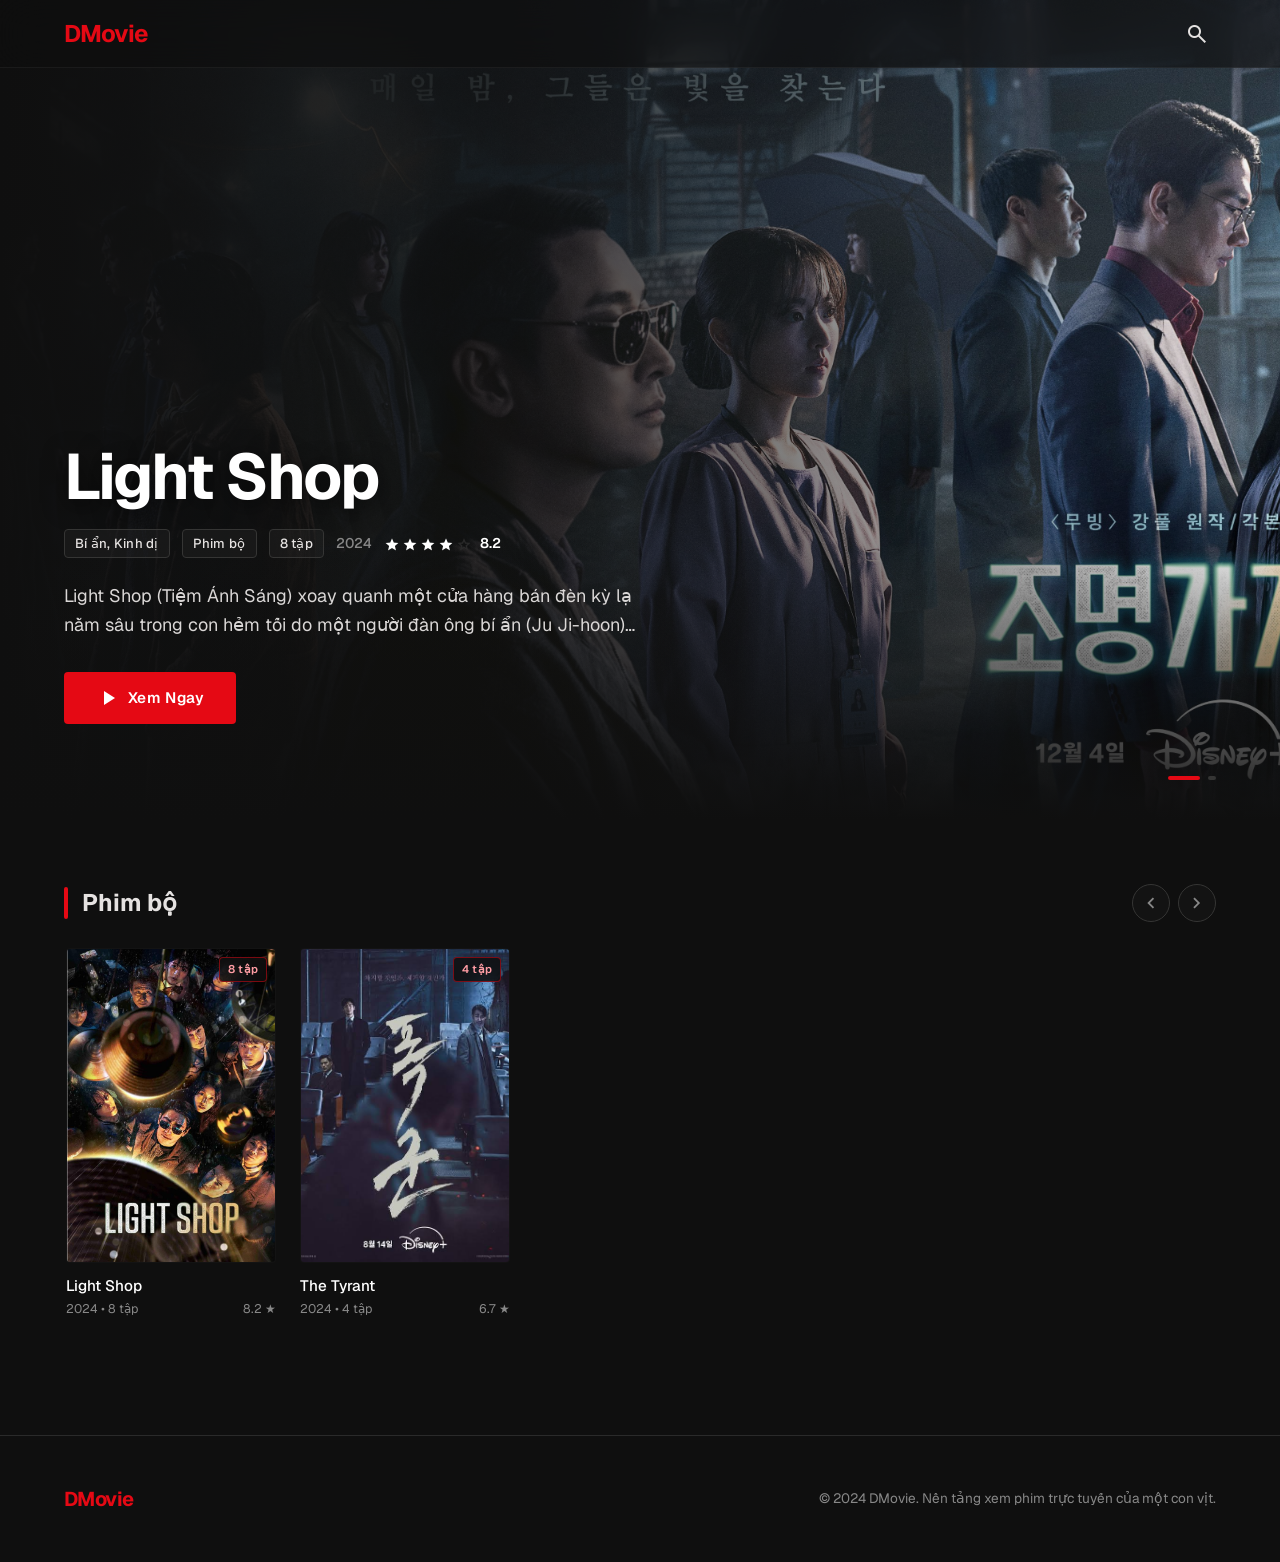
==== commit b9e3134c: "feat: implement Stitch Carousel homepage, add Light Shop series, and refine layout" ====
--- a/index.html
+++ b/index.html
@@ -14,7 +14,7 @@
   <link
     href="https://fonts.googleapis.com/css2?family=Material+Symbols+Outlined:opsz,wght,FILL,GRAD@20..48,100..700,0..1,-50..200&display=swap"
     rel="stylesheet" />
-  <link rel="stylesheet" href="css/style.css?v=60" />
+  <link rel="stylesheet" href="css/style.css?v=70" />
 </head>
 
 <body>
@@ -71,11 +71,14 @@
           Xem Ngay
         </a>
       </div>
+
+      <!-- Hero Carousel Pagination Dots (Aligned inside Container) -->
+      <div class="hero-pagination" id="heroPagination"></div>
     </div>
   </section>
 
-  <!-- CONTENT GRID SECTION (Stitch Exact 6-Column) -->
-  <main class="main-content" style="padding-top: 48px;">
+  <!-- CONTENT GRID SECTION (Stitch Exact) -->
+  <main class="main-content">
     <div id="sectionsContainer">
       <!-- Dynamic movie sections generated by JS (Phim lẻ, Phim bộ) -->
     </div>
--- a/css/style.css
+++ b/css/style.css
@@ -285,9 +285,10 @@
   height: 820px;
   min-height: 600px;
   display: flex;
-  align-items: center;
+  align-items: flex-end;
   overflow: hidden;
   background-color: #000;
+  margin-bottom: 64px;
 }
 
 .hero-bg-container {
@@ -327,10 +328,11 @@
   margin: 0 auto;
   padding-left: var(--px-desktop);
   padding-right: var(--px-desktop);
-  padding-top: 96px;
+  padding-bottom: 96px;
   display: flex;
   flex-direction: column;
   align-items: flex-start;
+  justify-content: flex-end;
 }
 
 .hero-title {
@@ -496,33 +498,132 @@
   border-radius: var(--radius-pill);
 }
 
-.section-title {
-  font-size: 1.75rem;
-  font-weight: 600;
-  letter-spacing: -0.01em;
-  color: var(--text-white);
-}
-
-/* ===== CONTENT GRID SECTION ===== */
+/* ===== HERO PAGINATION DOTS (Stitch Exact) ===== */
+.hero-pagination {
+  position: absolute;
+  bottom: 40px;
+  right: var(--px-desktop);
+  z-index: 20;
+  display: flex;
+  align-items: center;
+  gap: 8px;
+}
+
+.hero-dot {
+  width: 8px;
+  height: 4px;
+  background-color: var(--surface-highest);
+  border-radius: var(--radius-pill);
+  cursor: pointer;
+  transition: all 0.3s ease;
+}
+
+.hero-dot.active {
+  width: 32px;
+  background-color: var(--primary);
+}
+
+/* ===== MAIN CONTENT CONTAINER (Stitch Exact 1440px) ===== */
 .main-content {
   width: 100%;
   max-width: var(--container-max);
   margin: 0 auto;
-  padding: 0 var(--px-desktop) 80px;
-}
-
+  padding: 0 var(--px-desktop) 96px;
+}
+
+/* ===== CAROUSEL MOVIE SECTIONS (Stitch Exact) ===== */
 .movie-section {
-  margin-bottom: 56px;
+  margin-bottom: 64px;
+  position: relative;
 }
 .movie-section:last-child {
   margin-bottom: 0;
 }
 
-/* 6-Column Grid */
-.movie-grid {
-  display: grid;
-  grid-template-columns: repeat(6, 1fr);
+.section-header-carousel {
+  display: flex;
+  align-items: center;
+  justify-content: space-between;
+  margin-bottom: 20px;
+}
+
+.section-header-left {
+  display: flex;
+  align-items: center;
+  gap: 14px;
+}
+
+.carousel-nav-arrows {
+  display: flex;
+  align-items: center;
+  gap: 8px;
+}
+
+.carousel-arrow {
+  width: 38px;
+  height: 38px;
+  border-radius: 50%;
+  border: 1px solid var(--surface-variant);
+  background-color: var(--surface);
+  display: inline-flex;
+  align-items: center;
+  justify-content: center;
+  color: var(--text-muted);
+  transition: all var(--transition);
+  cursor: pointer;
+}
+.carousel-arrow:hover {
+  border-color: var(--text-white);
+  color: var(--text-white);
+  transform: scale(1.08);
+}
+.carousel-arrow .material-symbols-outlined {
+  font-size: 22px;
+}
+
+/* Horizontal Scrolling Carousel Track */
+.carousel-track-wrapper {
+  position: relative;
+  width: 100%;
+}
+
+.carousel-track {
+  display: flex;
   gap: 24px;
+  overflow-x: auto;
+  scroll-behavior: smooth;
+  padding: 6px 2px 20px 2px;
+  scroll-snap-type: x mandatory;
+  -webkit-overflow-scrolling: touch;
+  scrollbar-width: none;
+  -ms-overflow-style: none;
+}
+.carousel-track::-webkit-scrollbar {
+  display: none;
+}
+
+.carousel-track .movie-card {
+  flex: 0 0 210px;
+  min-width: 210px;
+  scroll-snap-align: start;
+}
+
+@media (max-width: 900px) {
+  .carousel-track .movie-card {
+    flex: 0 0 170px;
+    min-width: 170px;
+  }
+}
+
+@media (max-width: 600px) {
+  .carousel-track .movie-card {
+    flex: 0 0 145px;
+    min-width: 145px;
+  }
+  .carousel-arrow {
+    width: 32px;
+    height: 32px;
+  }
 }
 
 /* ===== MOVIE CARD (Stitch Exact) ===== */
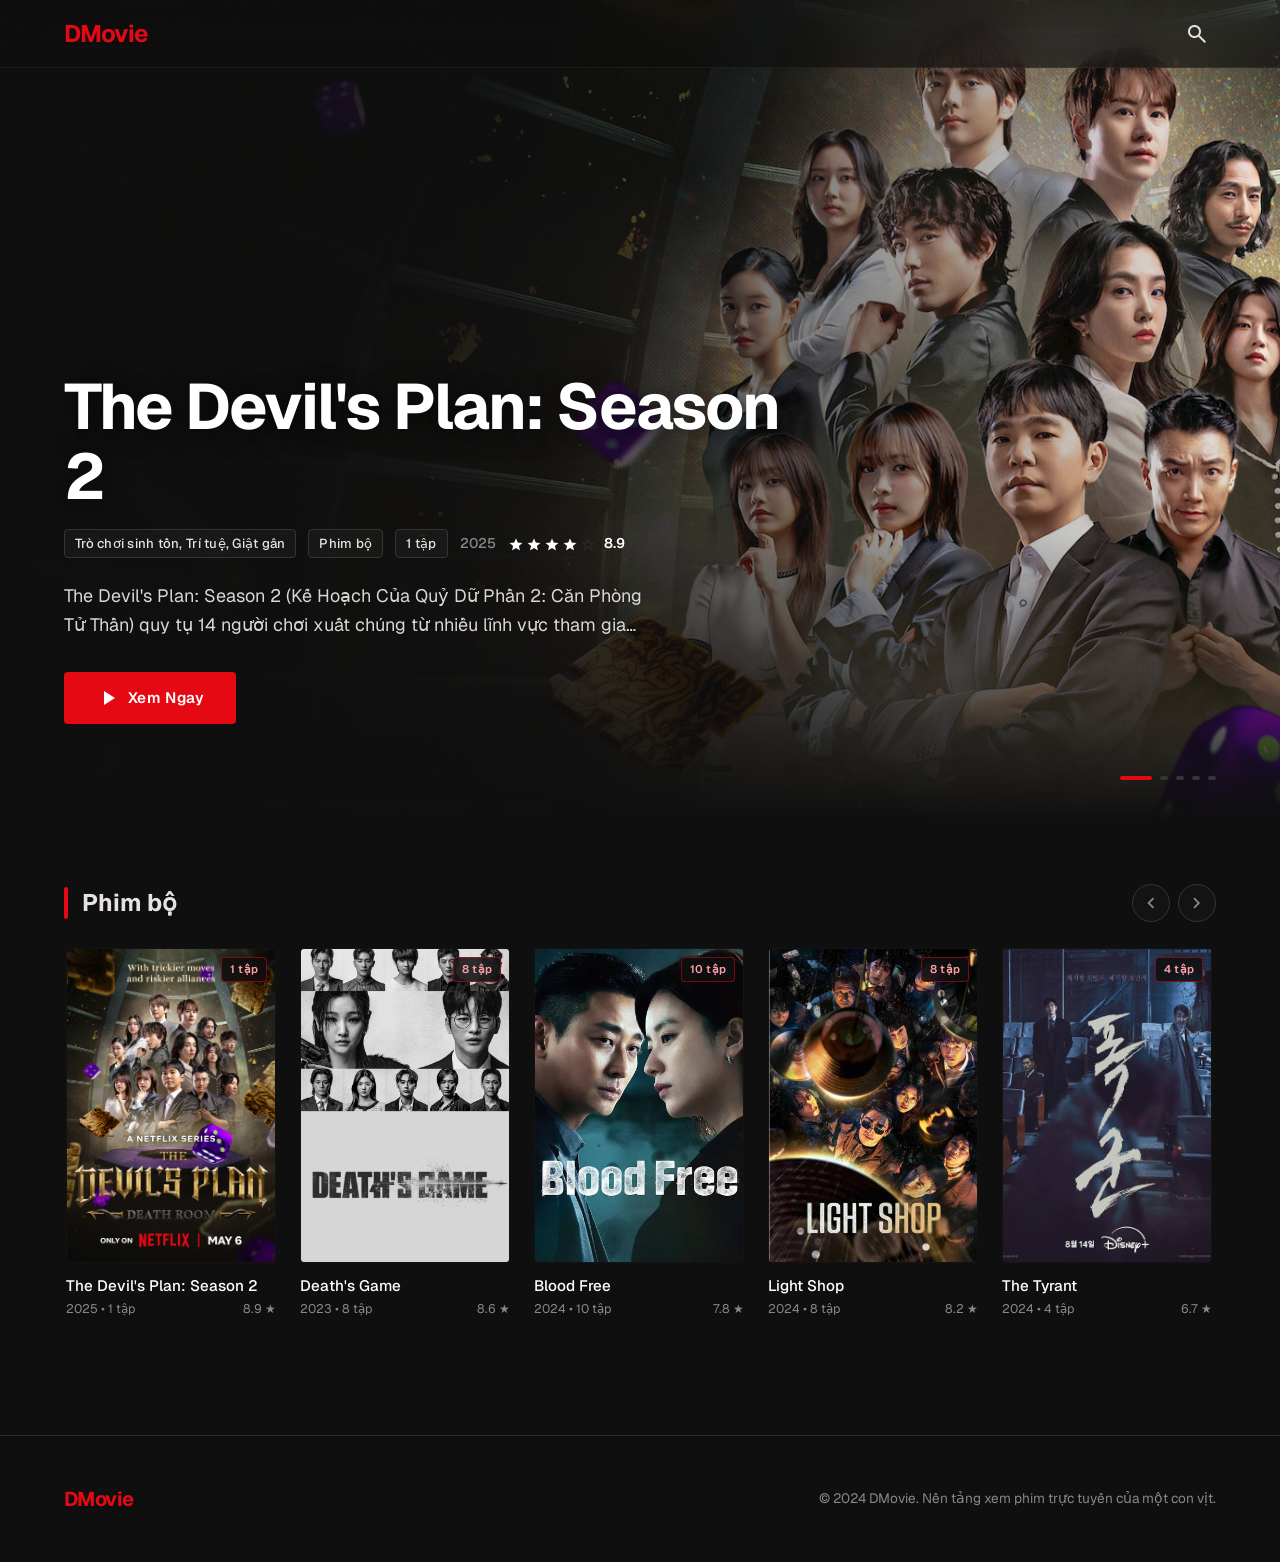
==== commit 268e3a38: "fix: Add cache busting query parameters to images and web assets" ====
--- a/index.html
+++ b/index.html
@@ -14,7 +14,7 @@
   <link
     href="https://fonts.googleapis.com/css2?family=Material+Symbols+Outlined:opsz,wght,FILL,GRAD@20..48,100..700,0..1,-50..200&display=swap"
     rel="stylesheet" />
-  <link rel="stylesheet" href="css/style.css?v=70" />
+  <link rel="stylesheet" href="css/style.css?v=105" />
 </head>
 
 <body>
@@ -41,8 +41,15 @@
     <div class="search-modal">
       <div class="search-input-box">
         <span class="material-symbols-outlined">search</span>
-        <input type="text" id="searchInput" placeholder="Tìm kiếm phim theo tên, thể loại..." autocomplete="off" />
+        <input type="text" id="searchInput" placeholder="Tìm kiếm phim theo tên, thể loại, diễn viên..." autocomplete="off" />
+        <button class="search-clear-btn" id="searchClear" style="display:none;" title="Xóa">
+          <span class="material-symbols-outlined">close</span>
+        </button>
         <span class="search-close-badge" id="searchClose">ESC</span>
+      </div>
+      <div class="search-results-wrapper" id="searchResultsWrapper">
+        <div class="search-section-header" id="searchSectionHeader">Gợi ý cho bạn</div>
+        <div class="search-results-list" id="searchResultsList"></div>
       </div>
     </div>
   </div>
@@ -98,7 +105,7 @@
     </div>
   </footer>
 
-  <script src="js/app.js?v=40"></script>
+  <script src="js/app.js?v=105"></script>
 </body>
 
 </html>
--- a/css/style.css
+++ b/css/style.css
@@ -205,14 +205,15 @@
   position: fixed;
   inset: 0;
   z-index: 200;
-  background: rgba(0, 0, 0, 0.88);
+  background: rgba(0, 0, 0, 0.85);
   backdrop-filter: blur(24px);
   -webkit-backdrop-filter: blur(24px);
   display: none;
   align-items: flex-start;
   justify-content: center;
-  padding-top: 140px;
+  padding: 80px 20px 40px;
   animation: fadeIn 0.2s ease;
+  overflow-y: auto;
 }
 
 .search-overlay.open {
@@ -221,16 +222,35 @@
 
 .search-modal {
   width: 100%;
-  max-width: 680px;
-  padding: 0 24px;
+  max-width: 640px;
+  background: rgba(18, 18, 22, 0.96);
+  border: 1px solid var(--outline);
+  border-radius: 16px;
+  box-shadow: 0 24px 60px rgba(0, 0, 0, 0.8), 0 0 0 1px rgba(255, 255, 255, 0.05);
+  padding: 20px 24px;
+  display: flex;
+  flex-direction: column;
+  gap: 16px;
+  animation: modalSlideDown 0.25s cubic-bezier(0.16, 1, 0.3, 1);
+}
+
+@keyframes modalSlideDown {
+  from {
+    opacity: 0;
+    transform: translateY(-16px) scale(0.98);
+  }
+  to {
+    opacity: 1;
+    transform: translateY(0) scale(1);
+  }
 }
 
 .search-input-box {
   display: flex;
   align-items: center;
-  gap: 16px;
+  gap: 14px;
   border-bottom: 1px solid var(--outline);
-  padding-bottom: 18px;
+  padding-bottom: 16px;
   transition: border-color var(--transition);
 }
 
@@ -239,7 +259,7 @@
 }
 
 .search-input-box .material-symbols-outlined {
-  font-size: 28px;
+  font-size: 26px;
   color: var(--text-muted);
 }
 
@@ -248,13 +268,33 @@
   background: transparent;
   border: none;
   outline: none;
-  font-size: 1.5rem;
+  font-size: 1.25rem;
   font-weight: 500;
   color: var(--text-white);
   font-family: inherit;
 }
 .search-input-box input::placeholder {
   color: var(--text-dim);
+}
+
+.search-clear-btn {
+  background: transparent;
+  border: none;
+  color: var(--text-muted);
+  cursor: pointer;
+  display: flex;
+  align-items: center;
+  justify-content: center;
+  padding: 4px;
+  border-radius: 50%;
+  transition: color 0.15s, background 0.15s;
+}
+.search-clear-btn:hover {
+  color: var(--text-white);
+  background: rgba(255, 255, 255, 0.1);
+}
+.search-clear-btn .material-symbols-outlined {
+  font-size: 18px;
 }
 
 .search-close-badge {
@@ -267,10 +307,147 @@
   color: var(--text-muted);
   cursor: pointer;
   transition: all var(--transition);
+  user-select: none;
 }
 .search-close-badge:hover {
   color: var(--text-white);
   border-color: var(--outline-hover);
+}
+
+.search-results-wrapper {
+  max-height: 480px;
+  overflow-y: auto;
+  padding-right: 4px;
+}
+.search-results-wrapper::-webkit-scrollbar {
+  width: 6px;
+}
+.search-results-wrapper::-webkit-scrollbar-thumb {
+  background: rgba(255, 255, 255, 0.15);
+  border-radius: 4px;
+}
+
+.search-section-header {
+  font-size: 0.75rem;
+  font-weight: 600;
+  text-transform: uppercase;
+  letter-spacing: 0.08em;
+  color: var(--text-muted);
+  margin-bottom: 12px;
+  padding-left: 4px;
+}
+
+.search-results-list {
+  display: flex;
+  flex-direction: column;
+  gap: 8px;
+}
+
+.search-item {
+  display: flex;
+  align-items: center;
+  gap: 16px;
+  padding: 10px 12px;
+  border-radius: 10px;
+  text-decoration: none;
+  background: transparent;
+  transition: all 0.2s ease;
+  border: 1px solid transparent;
+}
+.search-item:hover,
+.search-item.selected {
+  background: rgba(255, 255, 255, 0.06);
+  border-color: rgba(255, 255, 255, 0.1);
+  transform: translateX(4px);
+}
+
+.search-item-poster {
+  width: 48px;
+  height: 68px;
+  border-radius: 6px;
+  object-fit: cover;
+  flex-shrink: 0;
+  background: #202024;
+}
+
+.search-item-info {
+  flex: 1;
+  min-width: 0;
+  display: flex;
+  flex-direction: column;
+  gap: 4px;
+}
+
+.search-item-title {
+  font-size: 0.95rem;
+  font-weight: 600;
+  color: var(--text-white);
+  white-space: nowrap;
+  overflow: hidden;
+  text-overflow: ellipsis;
+}
+
+.search-item-meta {
+  display: flex;
+  align-items: center;
+  gap: 8px;
+  font-size: 0.813rem;
+  color: var(--text-muted);
+  flex-wrap: wrap;
+}
+
+.search-item-badge {
+  font-size: 0.688rem;
+  font-weight: 600;
+  padding: 2px 6px;
+  border-radius: 4px;
+  background: rgba(255, 255, 255, 0.08);
+  color: var(--text-white);
+}
+
+.search-item-badge.series {
+  background: rgba(14, 165, 233, 0.18);
+  color: #38bdf8;
+}
+
+.search-item-rating {
+  display: inline-flex;
+  align-items: center;
+  gap: 3px;
+  color: #fbbf24;
+  font-weight: 600;
+}
+.search-item-rating .material-symbols-outlined {
+  font-size: 14px;
+}
+
+.search-item-arrow {
+  color: var(--text-dim);
+  transition: transform 0.2s, color 0.2s;
+}
+.search-item:hover .search-item-arrow,
+.search-item.selected .search-item-arrow {
+  color: var(--text-white);
+  transform: translateX(3px);
+}
+
+.search-empty {
+  display: flex;
+  flex-direction: column;
+  align-items: center;
+  justify-content: center;
+  padding: 40px 20px;
+  text-align: center;
+  color: var(--text-muted);
+}
+.search-empty .material-symbols-outlined {
+  font-size: 48px;
+  color: var(--text-dim);
+  margin-bottom: 12px;
+}
+.search-empty p {
+  font-size: 0.938rem;
+  margin: 0;
 }
 
 @keyframes fadeIn {
@@ -735,6 +912,25 @@
   color: #ff9da4;
 }
 
+/* Card watch progress bar */
+.card-progress-bar {
+  position: absolute;
+  bottom: 0;
+  left: 0;
+  right: 0;
+  height: 3px;
+  background: rgba(0, 0, 0, 0.5);
+  z-index: 3;
+}
+
+.card-progress-fill {
+  height: 100%;
+  background: var(--primary);
+  box-shadow: 0 0 6px var(--primary-glow);
+  width: 0%;
+  transition: width 0.3s ease;
+}
+
 /* Card details below poster */
 .card-details {
   display: flex;
@@ -850,6 +1046,8 @@
   background: #000;
   outline: none;
   user-select: none;
+  container-type: inline-size;
+  container-name: player;
 }
 
 /* Fullscreen handling */
@@ -867,6 +1065,15 @@
   aspect-ratio: auto !important;
 }
 
+/* Iframe embed mode: hide custom overlays to allow full interaction with embedded player */
+.player-wrapper.is-iframe .player-center-controls,
+.player-wrapper.is-iframe .player-bottom-controls,
+.player-wrapper.is-iframe .player-resume-toast,
+.player-wrapper.is-iframe .seek-ripple {
+  display: none !important;
+  pointer-events: none !important;
+}
+
 #videoPlayer {
   position: absolute;
   inset: 0;
@@ -875,6 +1082,118 @@
   border: none;
   object-fit: contain;
   background: #000;
+}
+
+/* ===== CUSTOM SUBTITLES OVERLAY (Linh hoạt tự co giãn theo kích thước video player) ===== */
+.custom-subtitle-overlay {
+  position: absolute;
+  bottom: 96px;
+  left: 0;
+  right: 0;
+  display: flex;
+  flex-direction: column;
+  align-items: center;
+  justify-content: flex-end;
+  gap: 4px;
+  pointer-events: none;
+  z-index: 12;
+  text-align: center;
+  padding: 0 24px;
+  transition: bottom 0.25s ease;
+}
+
+.player-wrapper.hide-controls .custom-subtitle-overlay {
+  bottom: 64px;
+}
+
+.custom-subtitle-text {
+  display: inline-block;
+  color: #ffffff !important;
+  font-family: inherit;
+  font-size: clamp(0.95rem, 3.1cqw, 2.25rem);
+  font-weight: 800;
+  line-height: 1.35;
+  letter-spacing: 0.01em;
+  text-shadow: 
+    -2px -2px 0 #000000,  
+     2px -2px 0 #000000,
+    -2px  2px 0 #000000,
+     2px  2px 0 #000000,
+    -1px -1px 0 #000000,
+     1px -1px 0 #000000,
+    -1px  1px 0 #000000,
+     1px  1px 0 #000000,
+     0px -2px 0 #000000,
+     0px  2px 0 #000000,
+    -2px  0px 0 #000000,
+     2px  0px 0 #000000,
+     0 3px 6px rgba(0, 0, 0, 0.95);
+  background: transparent !important;
+  background-color: transparent !important;
+  user-select: none;
+  max-width: 90%;
+  word-break: break-word;
+}
+
+/* Tinh chỉnh vị trí cho màn hình nhỏ (Mobile) */
+@container player (max-width: 600px) {
+  .custom-subtitle-overlay {
+    bottom: 72px;
+    padding: 0 12px;
+  }
+  .player-wrapper.hide-controls .custom-subtitle-overlay {
+    bottom: 40px;
+  }
+  .custom-subtitle-text {
+    font-size: clamp(0.9rem, 3.8cqw, 1.15rem);
+    text-shadow: 
+      -1.5px -1.5px 0 #000000,  
+       1.5px -1.5px 0 #000000,
+      -1.5px  1.5px 0 #000000,
+       1.5px  1.5px 0 #000000,
+       0 2px 4px rgba(0, 0, 0, 0.95);
+  }
+}
+
+/* Tinh chỉnh cho Fullscreen hoặc màn hình lớn */
+@container player (min-width: 1200px) {
+  .custom-subtitle-overlay {
+    bottom: 110px;
+    padding: 0 36px;
+  }
+  .player-wrapper.hide-controls .custom-subtitle-overlay {
+    bottom: 74px;
+  }
+  .custom-subtitle-text {
+    font-size: clamp(1.45rem, 3.2cqw, 2.5rem);
+  }
+}
+
+/* Fallback Video Subtitles (VTT ::cue) */
+video::cue,
+::cue {
+  background: transparent !important;
+  background-color: transparent !important;
+  color: transparent !important;
+  font-size: 0px !important;
+  display: none !important;
+}
+
+video::-webkit-media-text-track-display {
+  background: transparent !important;
+  background-color: transparent !important;
+  display: none !important;
+}
+
+video::-webkit-media-text-track-container {
+  background: transparent !important;
+  background-color: transparent !important;
+}
+
+video::-webkit-media-text-track-background {
+  display: none !important;
+  background: transparent !important;
+  background-color: transparent !important;
 }
 
 /* Loading */
@@ -903,6 +1222,123 @@
   animation: spin 0.8s linear infinite;
 }
 @keyframes spin { to { transform: rotate(360deg); } }
+
+/* Player Resume Toast */
+.player-resume-toast {
+  position: absolute;
+  bottom: 74px;
+  left: 24px;
+  z-index: 40;
+  transition: opacity 0.3s cubic-bezier(0.4, 0, 0.2, 1), transform 0.3s cubic-bezier(0.4, 0, 0.2, 1);
+  pointer-events: auto;
+}
+
+.player-resume-toast.hidden {
+  opacity: 0;
+  pointer-events: none;
+  transform: translateY(10px);
+}
+
+.resume-toast-inner {
+  display: flex;
+  align-items: center;
+  gap: 12px;
+  background: rgba(15, 15, 15, 0.94);
+  backdrop-filter: blur(16px);
+  -webkit-backdrop-filter: blur(16px);
+  border: 1px solid rgba(255, 255, 255, 0.2);
+  padding: 10px 16px;
+  border-radius: 8px;
+  box-shadow: 0 10px 32px rgba(0, 0, 0, 0.85);
+  color: var(--text-white);
+  font-size: 0.88rem;
+  user-select: none;
+}
+
+.resume-icon {
+  font-size: 22px;
+  color: var(--primary);
+  display: flex;
+  align-items: center;
+}
+
+.resume-text {
+  font-weight: 400;
+  color: #e0e0e0;
+}
+
+.resume-text strong {
+  color: #ffffff;
+  font-weight: 700;
+}
+
+.resume-restart-btn {
+  display: inline-flex;
+  align-items: center;
+  gap: 5px;
+  background: rgba(255, 255, 255, 0.15);
+  border: 1px solid rgba(255, 255, 255, 0.25);
+  color: var(--text-white);
+  font-size: 0.8rem;
+  font-weight: 600;
+  padding: 5px 12px;
+  border-radius: var(--radius-pill);
+  cursor: pointer;
+  transition: all 0.2s ease;
+  margin-left: 6px;
+}
+
+.resume-restart-btn:hover {
+  background: var(--primary);
+  border-color: var(--primary);
+  color: #fff;
+  transform: scale(1.04);
+}
+
+.resume-restart-btn .material-symbols-outlined {
+  font-size: 16px;
+}
+
+.resume-close-btn {
+  display: flex;
+  align-items: center;
+  justify-content: center;
+  width: 26px;
+  height: 26px;
+  border-radius: 50%;
+  color: var(--text-muted);
+  cursor: pointer;
+  transition: all 0.2s ease;
+  padding: 0;
+  margin-left: 4px;
+}
+
+.resume-close-btn:hover {
+  color: #fff;
+  background: rgba(255, 255, 255, 0.2);
+}
+
+.resume-close-btn .material-symbols-outlined {
+  font-size: 18px;
+}
+
+@media (max-width: 600px) {
+  .player-resume-toast {
+    bottom: 64px;
+    left: 12px;
+    right: 12px;
+  }
+  .resume-toast-inner {
+    padding: 8px 12px;
+    gap: 8px;
+    font-size: 0.78rem;
+    justify-content: space-between;
+  }
+  .resume-restart-btn {
+    padding: 4px 10px;
+    font-size: 0.74rem;
+  }
+}
 
 /* Ripple Animations */
 .seek-ripple {
